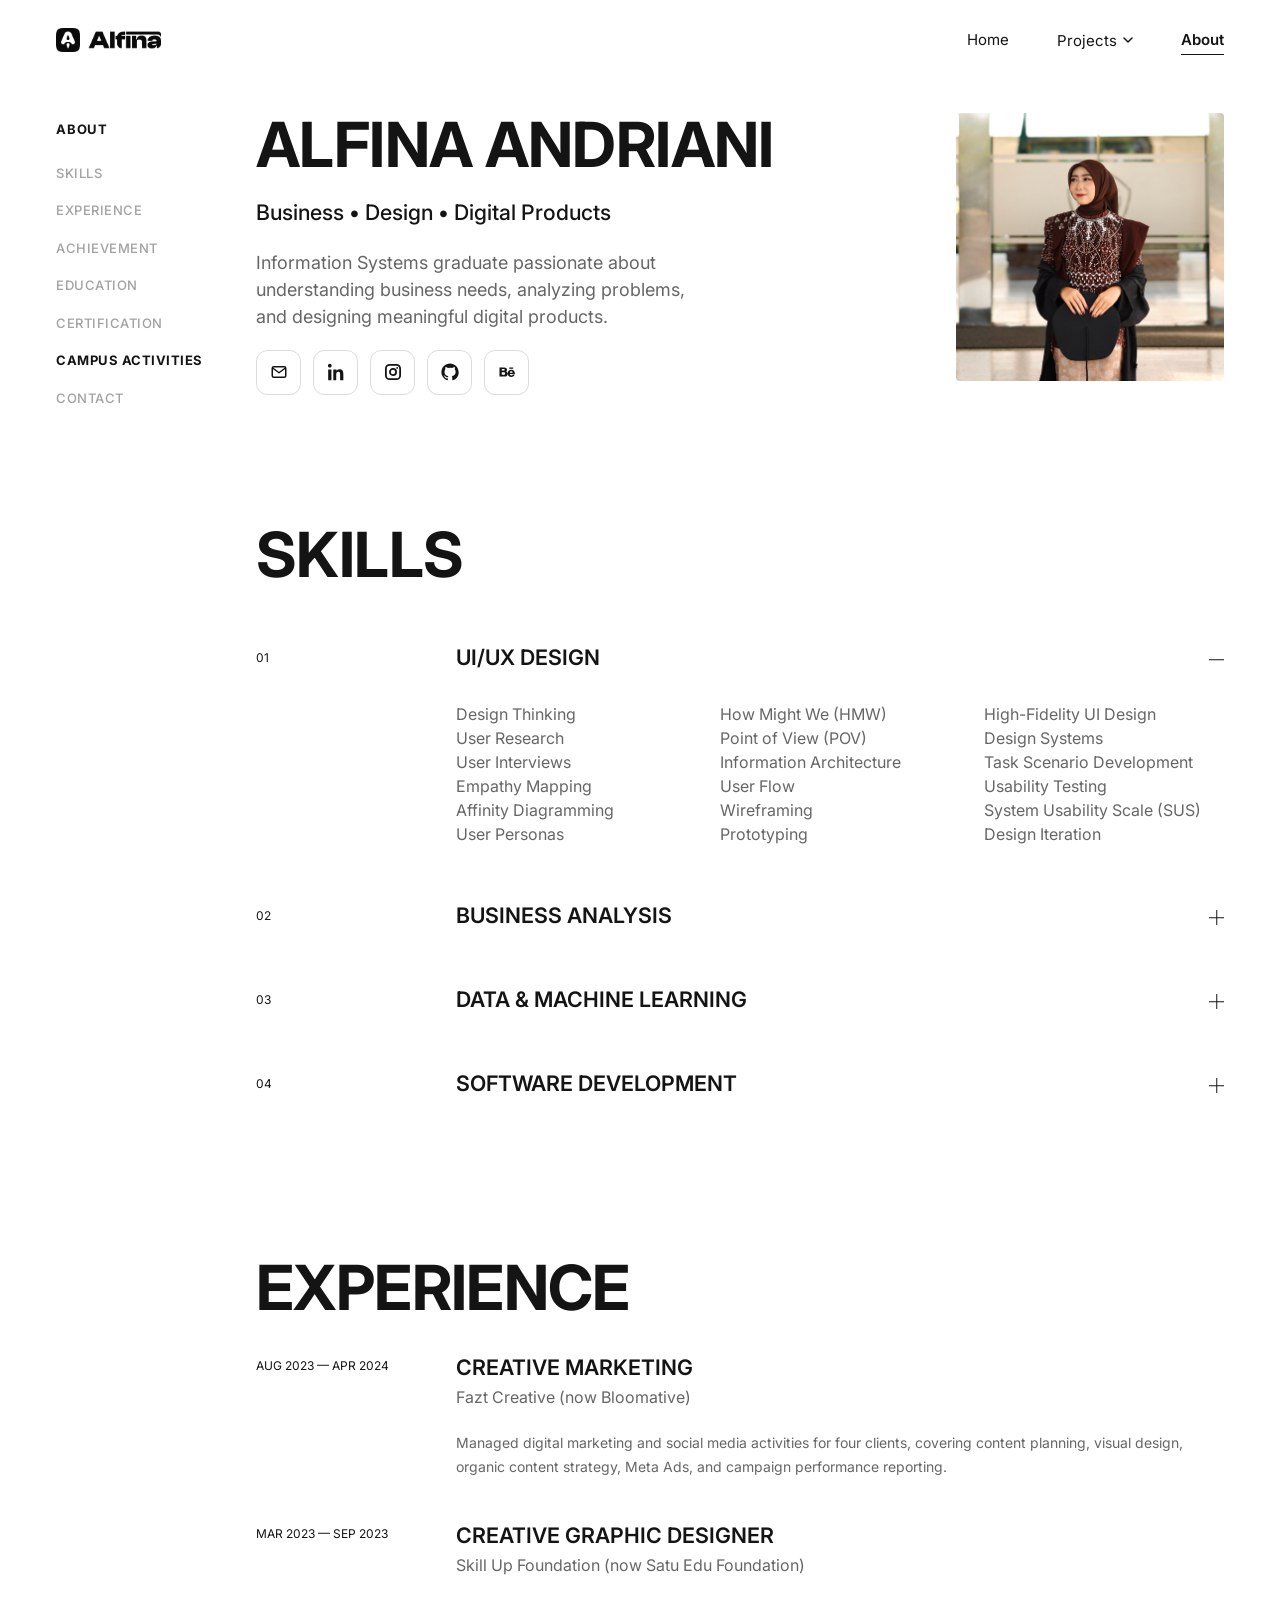
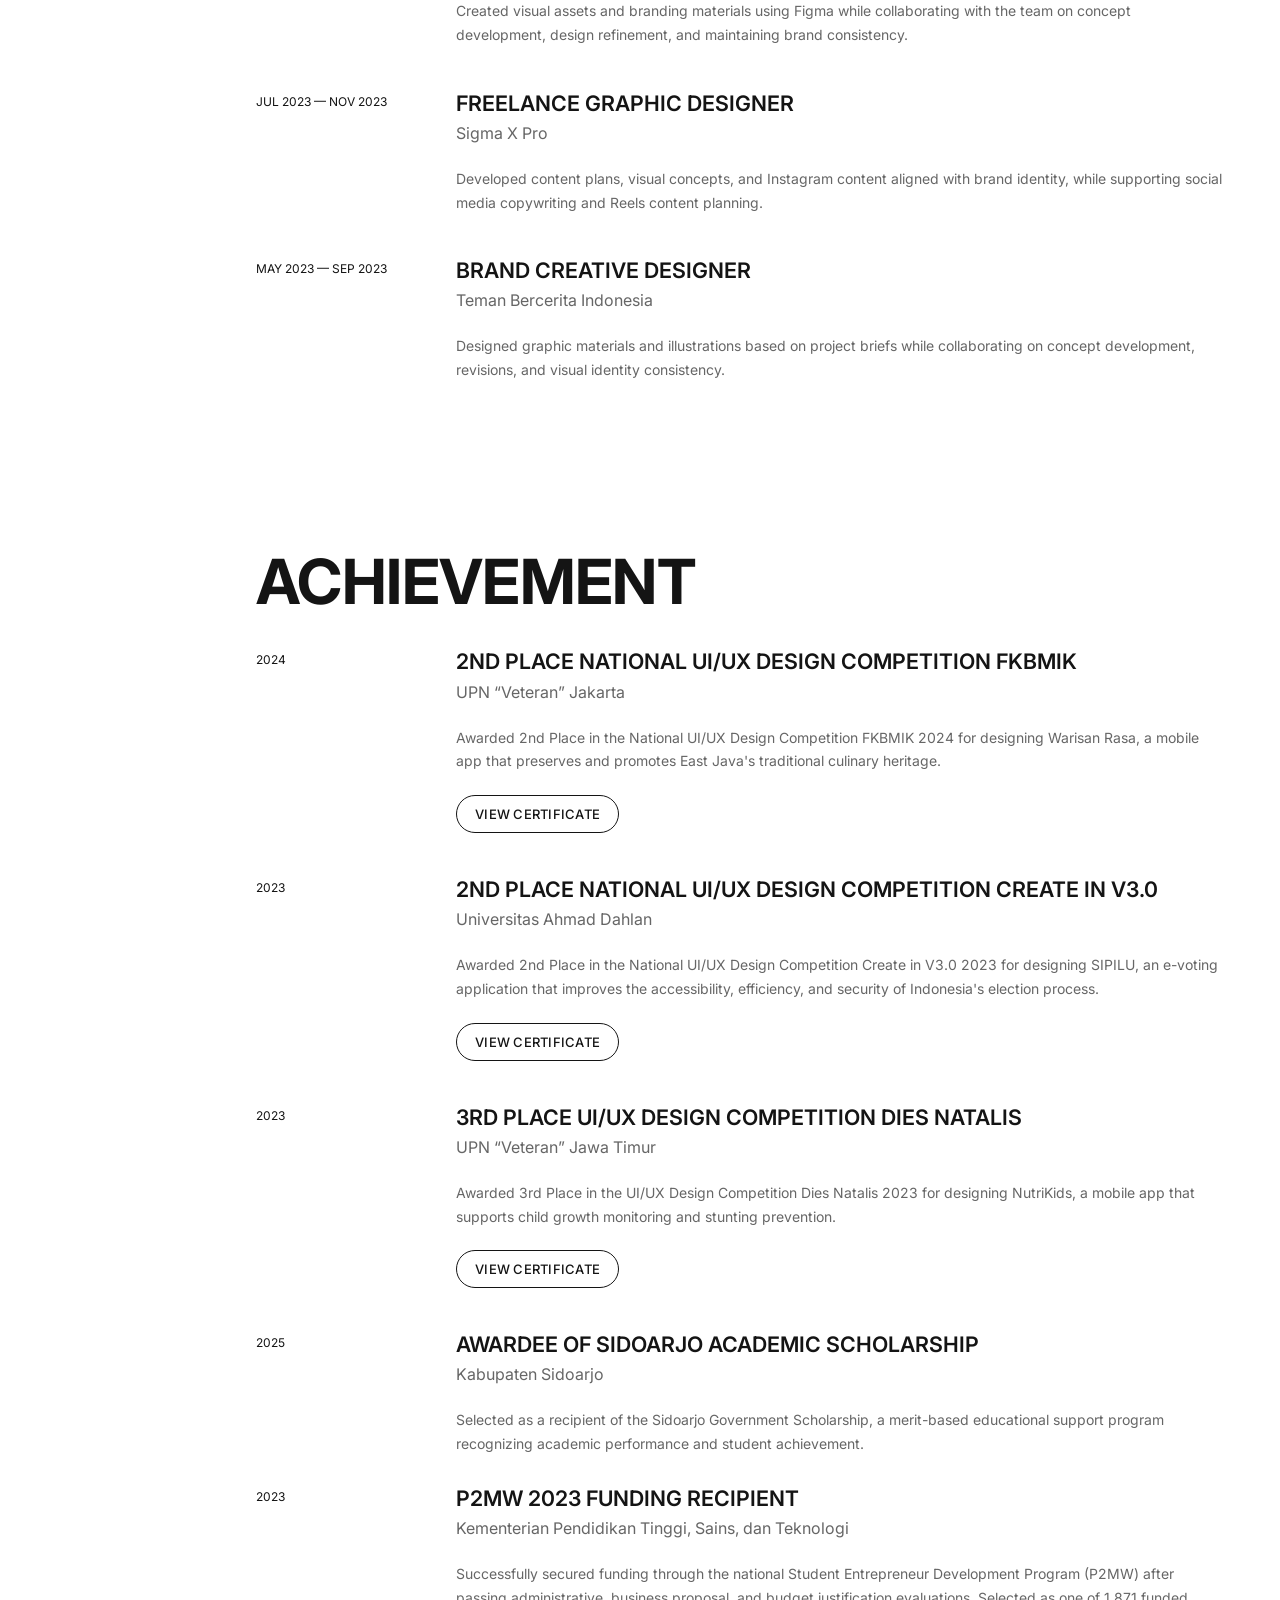
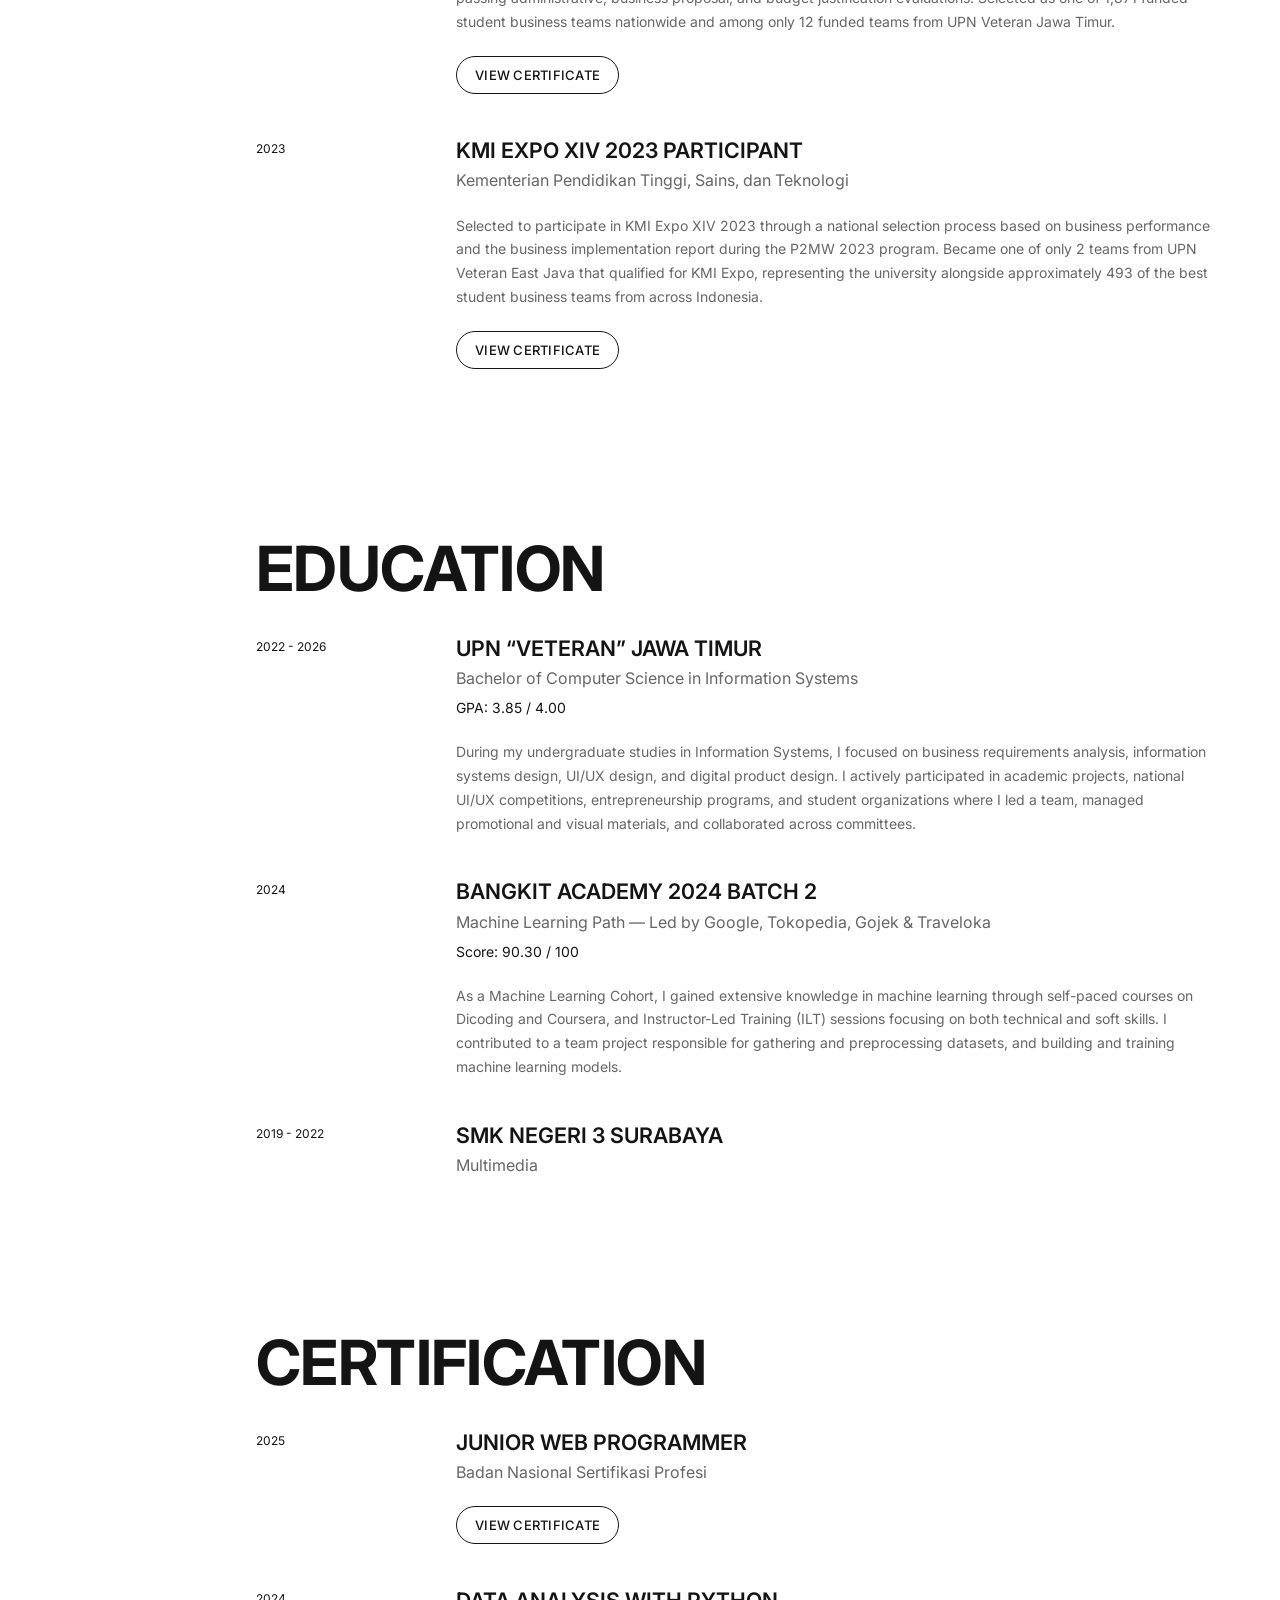
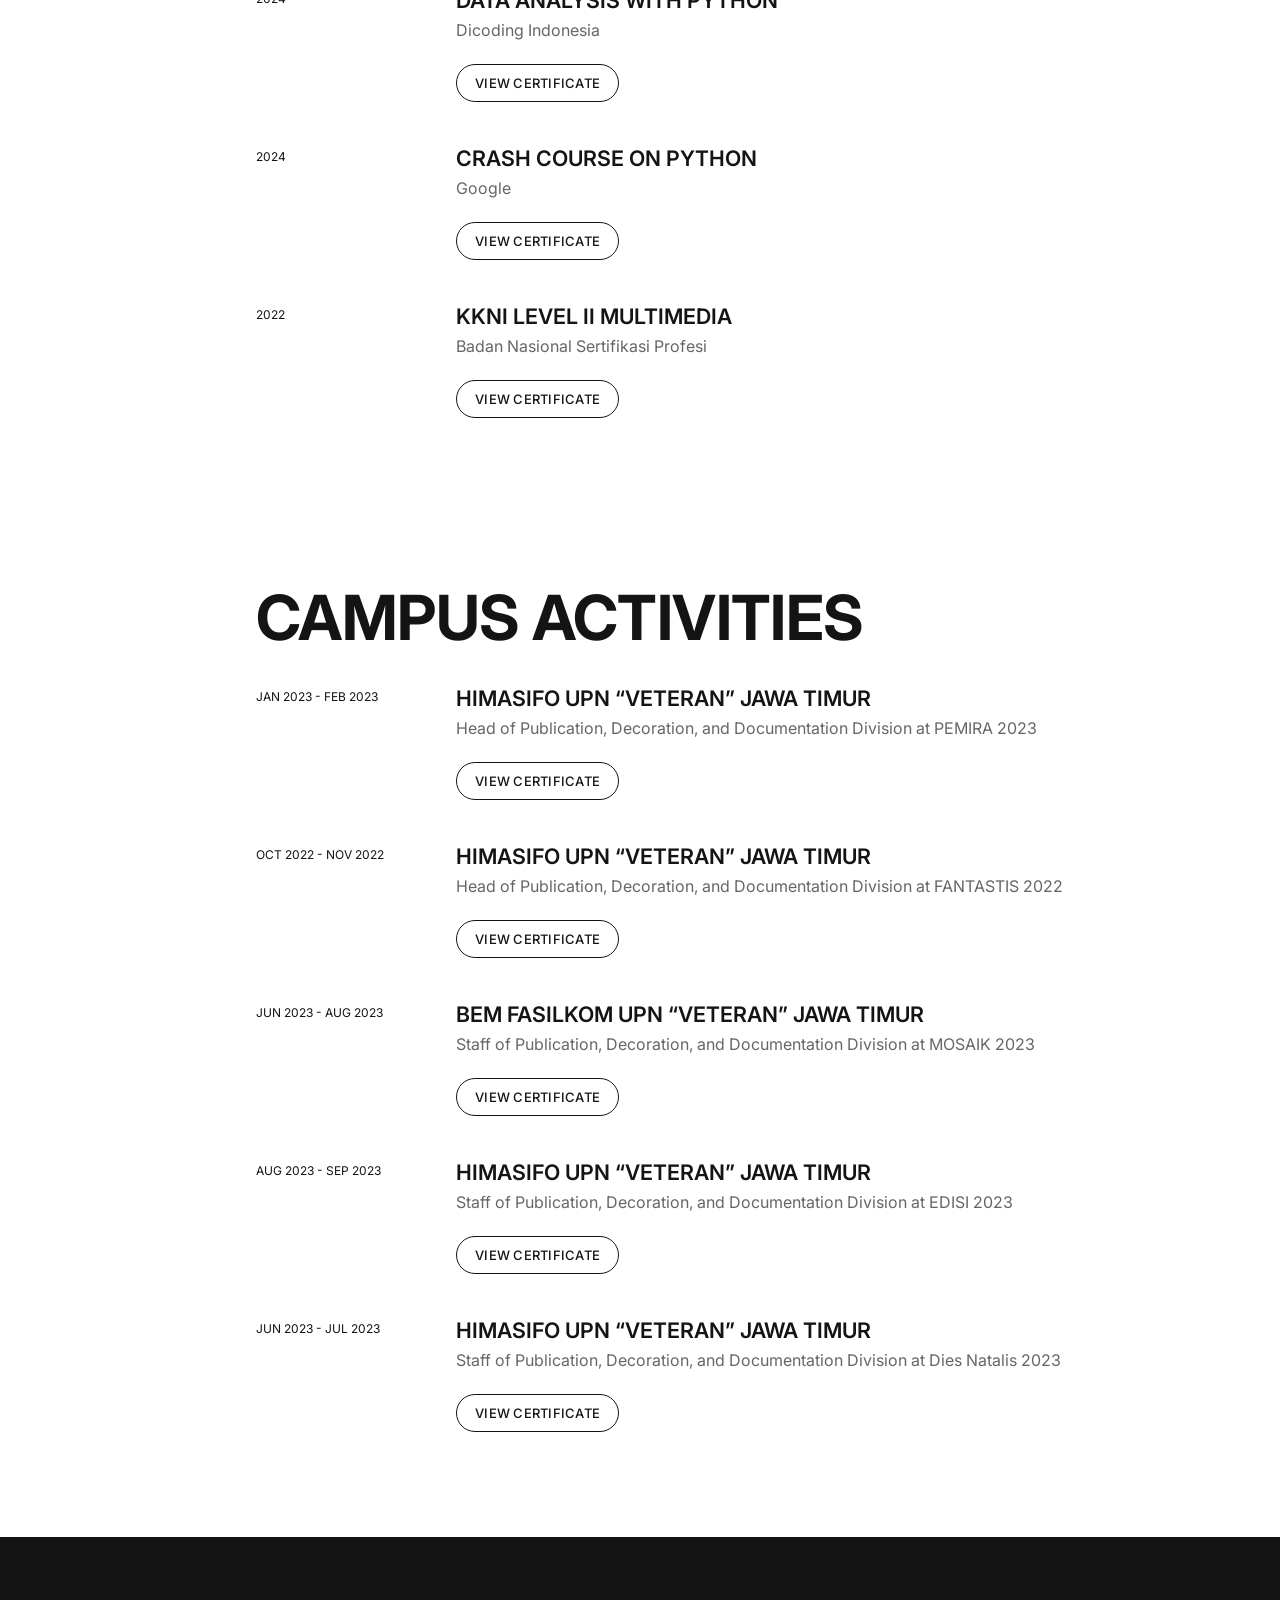
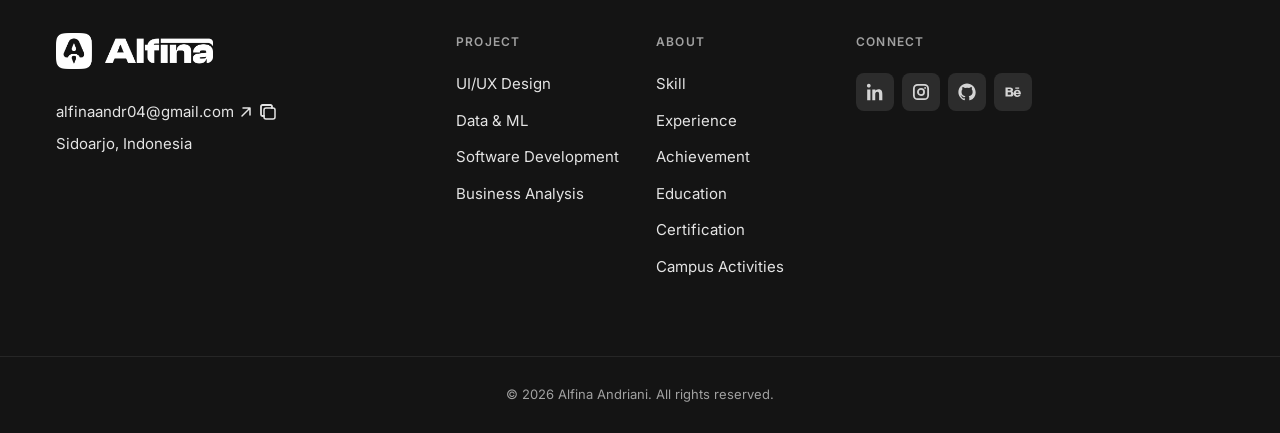
==== about.html @ 2fb4686c "v2.0.0" ====
<!doctype html>
<html lang="en">
  <head>
    <meta charset="UTF-8" />
    <meta name="viewport" content="width=device-width, initial-scale=1.0" />
    <title>About — Alfina Andriani</title>
    <link rel="icon" type="image/png" href="images/favicon.png" />
    <link rel="preconnect" href="https://fonts.googleapis.com" />
    <link rel="preconnect" href="https://fonts.gstatic.com" crossorigin />
    <link
      href="https://fonts.googleapis.com/css2?family=Inter:wght@400;500;600;700;800&display=swap"
      rel="stylesheet"
    />
    <link rel="stylesheet" href="css/global.css" />
    <link rel="stylesheet" href="css/header.css" />
    <link rel="stylesheet" href="css/footer.css" />
    <link rel="stylesheet" href="css/sidebar.css" />
    <link rel="stylesheet" href="css/components.css" />
    <link rel="stylesheet" href="css/responsive.css" />
  </head>
  <body>
    <header class="site-header" id="site-header"></header>

    <main class="container">
      <div class="layout-with-sidebar">
        <aside class="page-sidebar" id="about-sidebar">
          <p class="page-sidebar__title">About</p>
          <nav class="page-sidebar__list">
            <a class="page-sidebar__link" href="#skills">Skills</a>
            <a class="page-sidebar__link" href="#experience">Experience</a>
            <a class="page-sidebar__link" href="#achievement">Achievement</a>
            <a class="page-sidebar__link" href="#education">Education</a>
            <a class="page-sidebar__link" href="#certification"
              >Certification</a
            >
            <a class="page-sidebar__link" href="#campus-activities">Campus Activities</a>
            <a class="page-sidebar__link" href="#contact">Contact</a>
          </nav>
        </aside>

        <div class="page-content">
          <div class="about-hero">
            <div>
              <h1 class="section-title">
                ALFINA ANDRIANI
              </h1>
              <p class="about-hero__tagline">
                Business • Design • Digital Products
              </p>
              <p class="about-hero__desc">
                Information Systems graduate passionate about understanding
                business needs, analyzing problems, and designing meaningful
                digital products.
              </p>
              <div class="about-social">
                <a href="mailto:alfinaandr04@gmail.com" aria-label="Email">✉</a>
                <a
                  href="https://linkedin.com/in/alfinaandriani04"
                  aria-label="LinkedIn"
                  target="_blank"
                  rel="noopener"
                  >in</a
                >
                <a
                  href="https://instagram.com/alfinaandriani_/"
                  aria-label="Instagram"
                  target="_blank"
                  rel="noopener"
                  >◎</a
                >
                <a
                  href="https://github.com/alfinaandriani/"
                  aria-label="GitHub"
                  target="_blank"
                  rel="noopener"
                  >gh</a
                >
                <a
                  href="https://behance.net/alfinaandriani04"
                  aria-label="Behance"
                  target="_blank"
                  rel="noopener"
                  >Bé</a
                >
              </div>
            </div>
            <div class="about-hero__photo">
              <img src="images/profile.png" alt="Portrait of Alfina Andriani" />
            </div>
          </div>

          <!-- SKILLS -->
          <section id="skills" class="section--tight">
            <h2 class="section-title" style="margin-bottom: 32px">SKILLS</h2>
            <div id="skills-accordion"></div>
          </section>

          <!-- EXPERIENCE -->
          <section id="experience" class="section--tight">
            <h2 class="section-title" style="margin-bottom: 32px">
              EXPERIENCE
            </h2>
            <div id="experience-list"></div>
          </section>

          <!-- ACHIEVEMENT -->
          <section id="achievement" class="section--tight">
            <h2 class="section-title" style="margin-bottom: 32px">
              ACHIEVEMENT
            </h2>
            <div id="achievement-list"></div>
          </section>

          <!-- EDUCATION -->
          <section id="education" class="section--tight">
            <h2 class="section-title" style="margin-bottom: 32px">EDUCATION</h2>
            <div id="education-list"></div>
          </section>

          <!-- CERTIFICATION -->
          <section id="certification" class="section--tight">
            <h2 class="section-title" style="margin-bottom: 32px">
              CERTIFICATION
            </h2>
            <div id="certification-list"></div>
          </section>

          <!-- CAMPUS ACTIVITIES -->
          <section id="campus-activities" class="section--tight">
            <h2 class="section-title" style="margin-bottom: 32px">
              CAMPUS ACTIVITIES
            </h2>
            <div id="campus-activities-list"></div>
          </section>

          <div id="contact" style="height: 1px"></div>
        </div>
      </div>
    </main>

    <footer class="site-footer" id="site-footer"></footer>

    <script src="js/data.js"></script>
    <script src="js/components.js"></script>
    <script src="js/navigation.js"></script>
    <script src="js/interactions.js"></script>
    <script src="js/about.js"></script>
    <script>
      renderHeader("about");
      renderFooter();
      initNav();
      renderAboutPage();
    </script>
  </body>
</html>
---- css/global.css ----
:root {
  /* Colors */
  --color-white: #ffffff;
  --color-chip-bg: #f1f1f1;
  --color-dark: #141414;
  /* Black with opacity */
  --color-text-muted: rgb(20 20 20 / 65%);
  --color-text-faint: rgb(20 20 20 / 40%);
  --color-border: rgb(20 20 20 / 15%);
  /* White with opacity */
  --color-footer-text-muted: rgb(255 255 255 / 60%);

  /* Grid */
  --grid-margin: 80px;
  --grid-gutter: 32px;
  --grid-columns: 12;
  --max-width: 1440px;

  /* Type */
  --font-main: "Inter", sans-serif;

  /* Motion */
  --ease: cubic-bezier(0.4, 0, 0.2, 1);
  --transition-fast: 160ms var(--ease);
  --transition-medium: 280ms var(--ease);
  --reveal-ease: cubic-bezier(0.22, 1, 0.36, 1);
}

* {
  box-sizing: border-box;
  margin: 0;
  padding: 0;
}

html {
  -webkit-text-size-adjust: 100%;
  scroll-behavior: smooth;
}

@media (prefers-reduced-motion: reduce) {
  html {
    scroll-behavior: auto;
  }
  *,
  *::before,
  *::after {
    animation-duration: 0.01ms !important;
    animation-iteration-count: 1 !important;
    transition-duration: 0.01ms !important;
    scroll-behavior: auto !important;
  }
}

body {
  font-family: var(--font-main);
  color: var(--color-dark);
  background: var(--color-white);
  font-weight: 400;
  line-height: 1.5;
  overflow-x: hidden;
  -webkit-font-smoothing: antialiased;
}

img {
  max-width: 100%;
  display: block;
}

a {
  color: inherit;
  text-decoration: none;
}

button {
  font-family: inherit;
  cursor: pointer;
  background: none;
  border: none;
  color: inherit;
}

ul {
  list-style: none;
}

:focus-visible {
  outline: 2px solid var(--color-dark);
  outline-offset: 3px;
}

/* ==========================================================================
   Grid system — 1440px reference, 80px margin, 12 col, 24px gutter
   ========================================================================== */

.container {
  width: 100%;
  max-width: var(--max-width);
  margin: 0 auto;
  padding: 0 var(--grid-margin);
}

.grid {
  display: grid;
  grid-template-columns: repeat(var(--grid-columns), 1fr);
  gap: var(--grid-gutter);
}

/* ==========================================================================
   Typography
   ========================================================================== */

h1,
h2,
h3,
h4,
h5 {
  font-weight: 800;
  letter-spacing: -0.01em;
  line-height: 1.02;
  color: var(--color-dark);
  font-size: clamp(2.25rem, 4.5vw, 3.5rem);
}

.eyebrow {
  font-size: 13px;
  font-weight: 600;
  letter-spacing: 0.08em;
  text-transform: uppercase;
  color: var(--color-text-faint);
}

.hero-title {
  font-size: clamp(3rem, 9vw, 7.5rem);
  font-weight: 800;
  letter-spacing: -0.02em;
  line-height: 0.92;
  text-transform: uppercase;
}

.section-title {
  font-size: clamp(36px, 4.86vw, 64px);
  font-weight: 700;
  text-transform: uppercase;
  letter-spacing: -0.01em;
}

.body-text {
  font-size: 16px;
  line-height: 1.6;
  color: var(--color-text-muted);
}

/* ==========================================================================
   Buttons
   ========================================================================== */

.btn {
  display: inline-flex;
  align-items: center;
  gap: 8px;
  font-size: 14px;
  font-weight: 500;
  letter-spacing: 0.02em;
  padding: 14px 24px;
  border-radius: 100px;
  border: 1px solid var(--color-dark);
  color: var(--color-dark);
  background: transparent;
  transition:
    background var(--transition-fast),
    color var(--transition-fast),
    transform var(--transition-fast);
  white-space: nowrap;
}

.btn:hover {
  background: var(--color-dark);
  color: #fff;
}

.btn svg {
  transition: transform var(--transition-fast);
}
.btn:hover svg {
  transform: translateX(2px);
}

.btn--primary {
  background: var(--color-dark);
  color: #fff;
  border-color: var(--color-dark);
  text-transform: uppercase;
  font-weight: 700;
  padding: 18px 34px;
}

.btn__arrow {
  display: inline-block;
  margin-left: 4px;
  transition: transform 0.25s ease;
}

.btn--primary:hover .btn__arrow {
  transform: translateX(6px);
}

.btn--small {
  padding: 10px 18px;
  font-size: 13px;
  text-transform: uppercase;
}

/* Utility */
.visually-hidden {
  position: absolute;
  width: 1px;
  height: 1px;
  overflow: hidden;
  clip: rect(0 0 0 0);
  white-space: nowrap;
}

main {
  display: block;
}

/* Scroll reveal states are opt-in so the page remains usable without JS. */
.reveal {
  opacity: 0;
  transform: translateY(var(--reveal-distance, 20px));
  transition:
    opacity var(--reveal-duration, 400ms) var(--reveal-ease),
    transform var(--reveal-duration, 400ms) var(--reveal-ease);
  transition-delay: var(--reveal-delay, 0ms);
}

.reveal.is-visible {
  opacity: 1;
  transform: translateY(0);
}

@media (prefers-reduced-motion: reduce) {
  .reveal,
  .reveal.is-visible {
    opacity: 1;
    transform: none;
    transition: none;
    transition-delay: 0ms;
  }
}
---- css/header.css ----
/* ==========================================================================
   Header / Navbar
   ========================================================================== */

.site-header {
  position: sticky;
  top: 0;
  z-index: 100;
  background: rgba(255, 255, 255, 0.92);
  backdrop-filter: blur(8px);
  border-bottom: 1px solid transparent;
  transition: border-color var(--transition-fast);
}

.site-header.is-scrolled {
  border-bottom-color: var(--color-border);
}

.site-header__inner {
  display: flex;
  align-items: center;
  justify-content: space-between;
  padding-top: 28px;
  padding-bottom: 28px;
  height: 80px;
}

.site-header__logo {
  height: 100%;
  display: flex;
  align-items: center;
}

.site-header__logo img {
  max-height: 100%;
  width: auto;
  display: block;
  object-fit: contain;
}

.site-header__nav {
  display: flex;
  align-items: center;
  gap: 48px;
}

.site-header__link {
  font-size: 15px;
  font-weight: 400;
  color: var(--color-dark);
  position: relative;
  padding: 4px 0;
}

.site-header__link::after {
  content: "";
  position: absolute;
  left: 0;
  right: 100%;
  bottom: 0;
  height: 1px;
  background: var(--color-dark);
  transition: right var(--transition-medium);
}

.site-header__link:hover::after,
.site-header__link.is-active::after {
  right: 0;
}

.site-header__link.is-active {
  font-weight: 600;
}

/* Projects dropdown */
.nav-dropdown {
  position: relative;
}

.nav-dropdown__trigger {
  display: inline-flex;
  align-items: center;
  gap: 6px;
  font-size: 15px;
  color: var(--color-dark);
}

.nav-dropdown__trigger svg {
  transition: transform var(--transition-fast);
}

.nav-dropdown.is-open .nav-dropdown__trigger svg {
  transform: rotate(180deg);
}

.nav-dropdown__menu {
  position: absolute;
  top: calc(100% + 16px);
  left: 50%;
  transform: translateX(-50%) translateY(-6px);
  background: #fff;
  border: 1px solid var(--color-border);
  border-radius: 12px;
  padding: 10px;
  min-width: 220px;
  box-shadow: 0 12px 32px rgba(0, 0, 0, 0.08);
  opacity: 0;
  visibility: hidden;
  transition:
    opacity var(--transition-fast),
    transform var(--transition-fast),
    visibility var(--transition-fast);
}

.nav-dropdown.is-open .nav-dropdown__menu,
.nav-dropdown:hover .nav-dropdown__menu {
  opacity: 1;
  visibility: visible;
  transform: translateX(-50%) translateY(0);
}

.nav-dropdown.is-open .nav-dropdown__trigger svg,
.nav-dropdown:hover .nav-dropdown__trigger svg {
  transform: rotate(180deg);
}

.nav-dropdown__item {
  display: block;
  padding: 10px 14px;
  font-size: 14px;
  border-radius: 8px;
  color: var(--color-dark);
  transition: background var(--transition-fast);
}

.nav-dropdown__item:hover {
  background: var(--color-chip-bg);
}

/* Mobile */
.site-header__burger {
  display: none;
  flex-direction: column;
  justify-content: center;
  gap: 5px;
  width: 20px;
  height: 32px;
}

.site-header__burger span {
  display: block;
  height: 1.5px;
  width: 100%;
  background: var(--color-dark);
  transition:
    transform var(--transition-medium),
    opacity var(--transition-medium);
}

.site-header__burger.is-open span:nth-child(1) {
  transform: translateY(6.5px) rotate(45deg);
}
.site-header__burger.is-open span:nth-child(2) {
  opacity: 0;
}
.site-header__burger.is-open span:nth-child(3) {
  transform: translateY(-6.5px) rotate(-45deg);
}

.mobile-nav {
  display: none;
  position: fixed;
  left: 0;
  right: 0;
  top: 10px;
  background: rgba(255, 255, 255, 0.92);
  backdrop-filter: blur(8px);
  z-index: 99;
  padding: 80px var(--grid-margin) 40px;
  max-height: calc(100vh - 80px);
  overflow-y: auto;
  transform: translateY(-100%);
  transition: transform var(--transition-medium);
}

.mobile-nav.is-open {
  transform: translateY(0);
}

.mobile-nav__list {
  display: flex;
  flex-direction: column;
  gap: 8px;
}

.mobile-nav__link {
  font-size: clamp(16px, 3.5vw, 22px);
  font-weight: 700;
  text-transform: uppercase;
  padding: 12px 0;
}

.mobile-nav__sublist {
  display: flex;
  flex-direction: column;
  padding-left: 16px;
  max-height: 0;
  overflow: hidden;
  transition: max-height var(--transition-medium);
}

.mobile-nav__sub.is-open .mobile-nav__sublist {
  max-height: 600px;
}

.mobile-nav__sub.is-open .mobile-nav__link svg {
  transform: rotate(180deg);
}

.mobile-nav__sublink {
  font-size: clamp(14px, 3vw, 16px);
  color: var(--color-text-muted);
  padding: 10px 0;
}
---- css/footer.css ----
/* ==========================================================================
   Footer
   ========================================================================== */

.site-footer {
  background: var(--color-dark);
  color: var(--color-white);
  padding-top: 96px;
}

.site-footer__inner {
  display: grid;
  grid-template-columns: repeat(12, 1fr);
  gap: var(--grid-gutter);
  padding-bottom: 64px;
}

.site-footer__brand {
  grid-column: span 4;
}

.site-footer__logo {
  display: flex;
  align-items: center;
  gap: 10px;
  font-size: 20px;
  font-weight: 800;
  margin-bottom: 28px;
  height: 36px;
  width: auto;
  display: block;
  object-fit: contain;
}

.site-footer__logo img {
  max-height: 100%;
  width: auto;
  display: block;
  object-fit: contain;
}

.site-footer__logo-badge {
  width: 32px;
  height: 32px;
  border-radius: 9px;
  background: #fff;
  color: #111;
  display: flex;
  align-items: center;
  justify-content: center;
  font-weight: 800;
}

.site-footer__contact {
  display: flex;
  flex-direction: column;
  gap: 6px;
}

.site-footer__contact a,
.site-footer__contact p {
  font-size: 15px;
  color: #e4e4e4;
  margin-bottom: 0;
  display: inline-flex;
  align-items: center;
  gap: 6px;
}

.site-footer__contact a:hover {
  text-decoration: underline;
}

.site-footer__col {
  grid-column: span 2;
}

.site-footer__col:last-child {
  grid-column: span 2;
}

.site-footer__col-title {
  font-size: 12px;
  font-weight: 600;
  letter-spacing: 0.1em;
  text-transform: uppercase;
  color: var(--color-footer-text-muted);
  margin-bottom: 22px;
}

.site-footer__col a,
.site-footer__col span {
  display: block;
  font-size: 15px;
  color: #e4e4e4;
  margin-bottom: 14px;
  transition: color var(--transition-fast);
}

.site-footer__col a:hover {
  color: #fff;
}

.site-footer__social {
  display: flex;
  align-items: center;
  gap: 8px;
}

.site-footer__social > a {
  width: 38px;
  height: 38px;

  display: flex;
  align-items: center;
  justify-content: center;

  background: rgba(255, 255, 255, 0.1);
  border-radius: 8px;

  color: rgba(255, 255, 255, 0.8);

  flex-shrink: 0;

  transition:
    background 0.2s ease,
    color 0.2s ease,
    transform 0.2s ease;
}

.site-footer__social > a svg {
  width: 18px;
  height: 100%;
  display: block;
}

.site-footer__social > a:hover {
  background: rgba(255, 255, 255, 0.16);
  color: rgba(255, 255, 255, 1);
  transform: translateY(-2px);
}

.site-footer__bottom {
  border-top: 1px solid #262626;
  padding: 28px 0;
  text-align: center;
}

.site-footer__bottom p {
  font-size: 13px;
  color: var(--color-footer-text-muted);
}

.site-footer__email {
  display: flex;
  align-items: center;
  gap: 8px;
}

.site-footer__email > a {
  display: inline-flex;
  align-items: center;
  gap: 5px;
}

.email-copy-btn {
  display: inline-flex;
  align-items: center;
  justify-content: center;
  width: 30px;
  height: 30px;
  padding: 0;
  border: 0;
  background: transparent;
  color: #e4e4e4;
  cursor: pointer;
  margin-left: -8px;
}

.email-copy-btn svg {
  width: 24px;
  height: 24px;
  display: block;
}

.email-copy-btn:hover {
  color: rgba(255, 255, 255, 1);
  transform: translateY(-1px);
}

.email-copy-btn.copied {
  color: rgba(255, 255, 255, 1);
}

.copy-notification {
  position: fixed;
  left: 80px;
  bottom: 80px;

  display: flex;
  align-items: center;
  gap: 8px;

  padding: 11px 16px;

  background: #262434;
  color: rgba(255, 255, 255, 0.9);

  border: 1px solid rgba(255, 255, 255, 0.1);
  border-radius: 8px;

  font-size: 13px;
  font-weight: 500;

  box-shadow: 0 8px 30px rgba(0, 0, 0, 0.2);

  opacity: 0;
  transform: translateY(10px);

  pointer-events: none;
  z-index: 9999;

  transition:
    opacity 0.25s ease,
    transform 0.25s ease;
}

.copy-notification.show {
  opacity: 1;
  transform: translateY(0);
}

.copy-notification svg {
  flex-shrink: 0;
}
---- css/sidebar.css ----
/* ==========================================================================
   Sidebar — used on project-list pages and project-detail pages
   Sticky while scrolling, stops before the footer.
   ========================================================================== */

.layout-with-sidebar {
  display: grid;
  grid-template-columns: repeat(12, 1fr);
  gap: var(--grid-gutter);
  align-items: start;
}

.page-sidebar {
  grid-column: 1 / 3;
  position: sticky;
  top: 120px;
  align-self: start;
}

.page-sidebar__back {
  display: inline-flex;
  align-items: center;
  gap: 8px;
  font-size: 14px;
  font-weight: 700;
  letter-spacing: 0.04em;
  text-transform: uppercase;
  margin-bottom: 32px;
  color: var(--project-color, var(--color-dark));
  transition: gap var(--transition-fast);
}

.page-sidebar__back:hover {
  gap: 12px;
}

.page-sidebar__title {
  font-size: 13px;
  font-weight: 700;
  letter-spacing: 0.06em;
  text-transform: uppercase;
  margin-bottom: 24px;
  color: var(--project-color, var(--color-dark));
}

.page-sidebar__list {
  display: flex;
  flex-direction: column;
  gap: 18px;
}

.page-sidebar__link {
  font-size: 13px;
  font-weight: 500;
  letter-spacing: 0.04em;
  text-transform: uppercase;
  color: var(--color-text-faint);
  /* opacity: 0.5; */
  transition: opacity var(--transition-fast);
  text-align: left;
}

.page-sidebar__link:hover {
  color: var(--color-dark);
}

.page-sidebar__link.is-active {
  color: var(--color-dark);
  font-weight: 700;
}

#detail-layout .page-sidebar__link {
  font-size: 13px;
  font-weight: 500;
  letter-spacing: 0.04em;
  text-transform: uppercase;
  color: var(--project-color, var(--color-text-faint));
  opacity: 0.5;
  transition:
    opacity var(--transition-fast),
    color var(--transition-fast);
  text-align: left;
}
#detail-layout .page-sidebar__link:hover,
#detail-layout .page-sidebar__link.is-active {
  color: var(--project-color);
  opacity: 1;
  font-weight: 700;
}

.page-sidebar--contact {
  margin-top: 48px;
  padding-top: 28px;
  border-top: 1px solid var(--project-color, var(--color-border));
  font-size: 14px;
  color: var(--project-color, var(--color-text-muted));
}

.page-sidebar--contact a,
.page-sidebar--contact p {
  display: block;
  margin-bottom: 6px;
}

.page-content {
  grid-column: 3 / 13;
}

#detail-layout .page-sidebar__link:hover,
#detail-layout .page-sidebar__link.is-active {
  color: var(--project-color, var(--color-dark));
}
---- css/components.css ----
/* ==========================================================================
   Components
   ========================================================================== */

/* ---- Hero ---- */
.hero {
  padding-top: 64px;
  padding-bottom: 72px;
}

.hero__cta {
  margin-top: 40px;
}

.hero__title {
  margin-top: 8px;
}

/* ---- Carousel (Home featured projects) ---- */
.carousel {
  position: relative;
  width: 100vw;
  left: 50%;
  right: 50%;
  margin-left: -50vw;
  margin-right: -50vw;
  overflow: hidden;
}

.carousel__track {
  display: flex;
  gap: var(--grid-gutter);
  will-change: transform;
}

.carousel__slide {
  flex: 0 0 calc((100% - 2 * var(--grid-gutter)) / 3);
  min-width: calc((100% - 2 * var(--grid-gutter)) / 3);
  display: block;
}

.carousel__item {
  aspect-ratio: 4 / 3;
  overflow: hidden;
  display: flex;
  align-items: center;
  justify-content: center;
}

.carousel__item img {
  width: 100%;
  height: 100%;
  object-fit: cover;
  transition: transform var(--transition-medium);
}

.carousel__item:hover img {
  transform: scale(1.03);
}

.carousel__controls {
  position: absolute;
  top: 50%;
  left: 0;
  right: 0;
  transform: translateY(-50%);
  display: flex;
  justify-content: space-between;
  padding: 0 20px;
  pointer-events: none;
}

.carousel__btn {
  pointer-events: all;
  width: 44px;
  height: 44px;
  border-radius: 50%;
  background: rgba(255, 255, 255, 0.85);
  border: 1px solid var(--color-border);
  display: flex;
  align-items: center;
  justify-content: center;
  transition:
    background var(--transition-fast),
    transform var(--transition-fast);
}

.carousel__btn:hover {
  background: #fff;
  transform: scale(1.05);
}

.carousel__dots {
  display: flex;
  justify-content: center;
  gap: 8px;
  margin-top: 24px;
}

.carousel__dot {
  width: 6px;
  height: 6px;
  border-radius: 50%;
  background: var(--color-border);
  transition:
    background var(--transition-fast),
    width var(--transition-fast);
}

.carousel__dot.is-active {
  background: var(--color-dark);
  width: 20px;
  border-radius: 3px;
}

/* ---- Project card (list pages) ---- */
.project-card {
  display: grid;
  grid-template-columns: repeat(10, 1fr);
  gap: var(--grid-gutter);
  padding: 56px 0;
  border-bottom: 1px solid var(--color-border);
  scroll-margin-top: clamp(80px, 10vh, 160px);
}

.project-card:first-child {
  padding-top: 0;
}

.project-card__info {
  grid-column: 1 / 6;
  display: flex;
  flex-direction: column;
  justify-content: flex-start;
}

.project-card__info .btn {
  align-self: flex-start;
}

.project-card__title {
  font-size: clamp(28px, 2.6vw, 36px);
  font-weight: 700;
  text-transform: uppercase;
  margin-bottom: 16px;
}

.project-card__desc {
  font-size: 15px;
  color: var(--color-text-muted);
  line-height: 1.6;
  margin-bottom: 20px;
}

.project-card__tags {
  display: flex;
  flex-wrap: wrap;
  gap: 8px;
  margin-bottom: 24px;
}

.tag {
  font-size: 12px;
  padding: 7px 14px;
  border-radius: 100px;
  background: var(--color-chip-bg);
  color: var(--color-dark);
  white-space: nowrap;
}

.project-card__visual {
  grid-column: 6 / 11;
  aspect-ratio: 16 / 10;
  overflow: hidden;
  display: flex;
  align-items: center;
  justify-content: center;
}

.project-card__visual img {
  width: 100%;
  height: 100%;
  object-fit: cover;
  transition: transform var(--transition-medium);
}

.project-card:hover .project-card__visual img {
  transform: scale(1.02);
}

/* ---- Detail page: intro + meta table ---- */
.detail-hero__eyebrow {
  margin-bottom: 16px;
}

#detail-layout .detail-hero__eyebrow {
  color: var(--project-color, var(--color-dark));
}

.detail-hero__title {
  font-size: clamp(44px, 6vw, 72px);
  font-weight: 700;
  text-transform: uppercase;
  letter-spacing: -0.01em;
  margin-bottom: 28px;
}

#detail-layout .detail-hero__title {
  color: var(--project-color, var(--color-dark));
}

.detail-hero__desc {
  font-size: 18px;
  font-weight: 600;
  margin-bottom: 36px;
}

#detail-layout .detail-hero__desc {
  color: var(--project-color, var(--color-dark));
}

.meta-table {
  display: grid;
  border-top: 1px solid var(--project-color, var(--color-border));
  border-bottom: 1px solid var(--project-color, var(--color-border));
  margin-bottom: 48px;
}

.meta-table__cell {
  padding: 22px 24px;
  border-right: 1px solid var(--project-color, var(--color-border));
}

.meta-table__cell:last-child {
  border-right: none;
}

.meta-table__label {
  font-size: 11px;
  letter-spacing: 0.08em;
  text-transform: uppercase;
  font-weight: 600;
  color: var(--project-color, var(--color-dark));
  margin-bottom: 8px;
}

.meta-table__value {
  font-size: 15px;
  font-weight: 700;
  color: var(--project-color, var(--color-dark));
}

.detail-hero__visual {
  width: 100%;
  aspect-ratio: 16/8;
  overflow: hidden;
  display: flex;
  align-items: center;
  justify-content: center;
  margin-bottom: 28px;
}

.detail-hero__visual img {
  width: 100%;
  height: 100%;
  object-fit: cover;
}

#detail-layout .detail-link-btn {
  margin-bottom: 72px;
  color: var(--project-color, var(--color-dark));
  border-color: var(--project-color, var(--color-dark));
}

#detail-layout .detail-link-btn:hover {
  background: var(--project-color, var(--color-dark));
  color: #fff;
}

#detail-layout .page-content .btn--small {
  color: var(--project-color, var(--color-dark));
  border-color: var(--project-color, var(--color-dark));
}

#detail-layout .page-content .btn--small:hover {
  background: var(--project-color, var(--color-dark));
  color: #fff;
}

#detail-layout .accordion-row__panel-inner .detail-cta {
  grid-column: 1 / -1;
  justify-self: start;
  margin-top: 20px;
}

/* ---- Detail content sections ---- */
.detail-section {
  padding: 56px 0;
  scroll-margin-top: 80px;
}

#detail-layout .detail-section__title {
  font-size: clamp(36px, 4.86vw, 64px);
  font-weight: 700;
  text-transform: uppercase;
  letter-spacing: -0.01em;
  margin-bottom: 20px;
  color: var(--project-color, var(--color-dark));
}

.detail-section__body {
  margin: 0;
  font-family: var(--font-main);
  font-size: 16px;
  font-weight: 400;
  line-height: 1.7;
  color: var(--project-color, var(--color-text-muted));

  text-align: left;
}
#detail-layout .detail-section__body {
  opacity: 1;
}

/* Paragraphs and lists */
.detail-section__body > p,
.detail-section__body > ul {
  margin: 0 0 1em;
}

/* Remove bottom margin from the last content element */
.detail-section__body > p:last-child,
.detail-section__body > ul:last-child {
  margin-bottom: 0;
}

/* Bullet list */
.detail-section__body > ul {
  padding-left: 1.5em;
  list-style-type: disc;
}
.detail-section__body > ul > li {
  display: list-item;
}
/* List items follow the same typography */
.detail-section__body li {
  margin: 0;
  font: inherit;
  color: inherit;
}

.detail-section__media {
  display: grid;
  gap: 16px;
  margin-top: 20px;
}

/* Column-specific layouts */
.detail-section__media.media-grid-1 {
  grid-template-columns: 1fr;
}

.detail-section__media.media-grid-2 {
  grid-template-columns: repeat(2, 1fr);
}

.detail-section__media.media-grid-3 {
  grid-template-columns: repeat(3, 1fr);
}

.detail-section__media img {
  width: 100%;
  height: auto;
  display: block;
  border-radius: 4px;
}

.detail-video {
  display: flex;
  justify-content: center;
  width: 100%;
  margin-bottom: 80px;
}

.detail-video__player {
  display: block;
  width: min(280px, 100%);
  height: auto;
}

/* Gallery-style media: square aspect ratio, cover fit, no radius, scale on hover */
.detail-section__media[data-style="gallery"] img {
  aspect-ratio: 1 / 1;
  object-fit: cover;
  border-radius: 0;
  height: 100%;
  transition: transform var(--transition-medium);
}

.detail-section__media[data-style="gallery"] img:hover {
  transform: scale(1.03);
}

/* ---- Accordion (Design Thinking sub-sections, About skills) ---- */
.accordion-row {
  /* border-top: 1px solid var(--color-border); */
  display: grid;
  grid-template-columns: repeat(10, minmax(0, 1fr));
  column-gap: var(--grid-gutter);
}

/* .accordion-row:last-child {
  border-bottom: 1px solid var(--color-border);
} */

.accordion-row__head {
  grid-column: 1 / -1;
  width: 100%;
  display: grid;
  grid-template-columns: repeat(10, minmax(0, 1fr));
  column-gap: var(--grid-gutter);
  align-items: center;
  padding: 26px 0;
  text-align: left;
}

.accordion-row__num {
  grid-column: 1 / 3;
  font-size: 12px;
  color: var(--project-color, var(--color-dark));
  margin-right: 0;
  align-self: start;
  text-transform: uppercase;
  padding-top: 6px;
}

.accordion-row__title {
  grid-column: 3 / 10;

  font-size: clamp(18px, 1.67vw, 24px);
  font-weight: 600;
  text-transform: uppercase;
  margin-bottom: 6px;
}
#detail-layout .accordion-row__title {
  grid-column: 3 / 10;
  font-size: clamp(18px, 1.67vw, 24px);
  font-weight: 600;
  text-transform: uppercase;
  align-self: center;
  min-width: 0;
  color: var(--project-color, var(--color-dark));
}

.accordion-row__icon {
  grid-column: 10 / 11;
  justify-self: end;
  align-self: center;
  width: 15px;
  height: 15px;
  position: relative;
  flex-shrink: 0;
}

.accordion-row__icon::before,
.accordion-row__icon::after {
  content: "";
  position: absolute;
  background: var(--project-color, var(--color-dark));
  transition:
    transform var(--transition-fast),
    opacity var(--transition-fast);
}

.accordion-row__icon::before {
  left: 0;
  top: 50%;
  width: 100%;
  height: 1.5px;
  transform: translateY(-50%);
}

.accordion-row__icon::after {
  top: 0;
  left: 50%;
  width: 1.5px;
  height: 100%;
  transform: translateX(-50%);
}

.accordion-row.is-open .accordion-row__icon::after {
  opacity: 0;
}

.accordion-row__panel {
  grid-column: 3 / 11;
  max-height: 0;
  overflow: hidden;
  transition: max-height var(--transition-medium);
}

.accordion-row__panel-inner {
  padding-bottom: 30px;
  display: grid;
  grid-template-columns: repeat(3, 1fr);
  gap: 24px;
}

#skills-accordion .accordion-row__panel-inner {
  color: var(--color-text-muted);
}

#detail-layout .accordion-row__panel-inner .detail-section__body > ul {
  padding-left: 1.5em;
  list-style-type: disc;
  font-family: var(--font-main);
  font-size: 16px;
  line-height: 1.7;
  color: var(--project-color, var(--color-text-strong));
}

#detail-layout .accordion-row__panel-inner .detail-section__body > ul > li {
  display: list-item;
  font: inherit;
  color: var(--project-color, var(--color-text-strong));
}

#detail-layout
  .accordion-row__panel-inner
  .detail-section__body
  > ul
  > li:last-child {
  margin-bottom: 0;
}

#detail-layout
  .accordion-row__panel-inner
  .detail-section__body
  > ul
  > li::marker {
  color: var(--project-color, var(--color-text-strong));
}

/* ---- Process row (Design Thinking icon row) ---- */
.process-row {
  /* display: flex;
  flex-wrap: wrap;
  gap: 32px;
  padding: 28px 0; */
  /* border-top: 1px solid var(--color-border);
  border-bottom: 1px solid var(--color-border);
   */
  width: 100%;
  display: grid;
  grid-template-columns: repeat(5, 1fr);
  align-items: start;
  column-gap: 32px;
}

.process-row__item {
  /* display: flex;
  align-items: center;
  gap: 10px; */

  display: flex;
  flex-direction: column;
  align-items: center;
  text-align: center;
}

#detail-layout .process-row__icon {
  width: 130px;
  height: 50px;

  display: flex;
  align-items: center;
  justify-content: center;

  margin-bottom: 28px;
  color: var(--project-color, var(--color-dark));
}
.process-row__icon svg {
  width: 100%;
  height: 100%;
  display: block;
  object-fit: contain;
}

#detail-layout .process-row__icon svg [fill="black"] {
  fill: currentColor;
}

#detail-layout .process-row__label {
  font-size: 18px;
  font-weight: 700;
  text-transform: uppercase;
  letter-spacing: 0.02em;
  color: var(--project-color, var(--color-dark));
}

/* ---- Mini table (Ideate 2) ---- */
.mini-table-wrapper {
  width: 100%;
  max-width: 100%;
  overflow-x: auto;
  -webkit-overflow-scrolling: touch;
  margin-top: 24px;
  margin-left: -16px;
  margin-right: -16px;
  padding-left: 16px;
  padding-right: 16px;
}

.mini-table {
  border-top: 1px solid var(--project-color);
  min-width: var(--mini-table-min-width, 100%);
}

.mini-table__row,
.mini-table__row--head {
  display: grid;
  grid-template-columns: repeat(
    var(--mini-table-columns, 3),
    minmax(var(--mini-table-column-min, 240px), 1fr)
  );
  gap: var(--mini-table-gap, 16px);
  padding: 16px 0;
  border-bottom: 1px solid var(--project-color);
  font-size: 14px;
  color: var(--project-color);
}

.mini-table__row--head {
  font-weight: 700;
  color: var(--project-color);
  text-transform: uppercase;
  font-size: 12px;
  letter-spacing: 0.04em;
}

/* ---- Mini gallery (Prototype 2) ---- */
.mini-gallery {
  display: grid;
  grid-template-columns: repeat(4, 1fr);
  gap: 16px;
}

.mini-gallery__item {
  aspect-ratio: 9/16;
  background: var(--color-chip-bg);
  border-radius: 4px;
}

/* ---- Timeline items (About: experience / achievement / education / cert / event) ---- */
.timeline-item {
  display: grid;
  grid-template-columns: repeat(10, minmax(0, 1fr));
  column-gap: var(--grid-gutter);
  margin-bottom: 10px;
}

/* .timeline-item:last-child {
  border-bottom: 1px solid var(--color-border);
} */

.timeline-item__detail {
  grid-column: 3 / 11;
  display: flex;
  flex-direction: column;
  gap: 6px;
}

.timeline-item__date {
  grid-column: 1 / 3;
  font-size: 12px;
  color: var(--color-dark);
  margin-right: 0;
  align-self: start;
  text-transform: uppercase;
  padding-top: 6px;
}

.timeline-item__title {
  font-size: clamp(18px, 1.67vw, 24px);
  font-weight: 600;
  text-transform: uppercase;
  margin-bottom: 6px;
}

.timeline-item__org {
  font-size: 16px;
  color: var(--color-text-muted);
  margin-bottom: 16px;
  margin-top: -10px;
}

.timeline-item__sub {
  font-size: 14px;
  color: var(--color-dark);
  margin-bottom: 16px;
  margin-top: -15px;
}

.timeline-item__desc {
  font-size: 14px;
  color: var(--color-text-muted);
  line-height: 1.7;
  margin-bottom: 30px;
}

.timeline-item__actions {
  display: flex;
  gap: 10px;
  flex-wrap: wrap;
  margin-bottom: 30px;
  text-transform: uppercase;
}

/* ---- Viewer overlay ---- */
.viewer-overlay {
  position: fixed;
  inset: 0;
  z-index: 1000;
  display: none;
  align-items: center;
  justify-content: center;
  background: rgba(10, 10, 10, 0.65);
  padding: 24px;
}

.viewer-overlay.is-open {
  display: flex;
}

.viewer-overlay__backdrop {
  position: absolute;
  inset: 0;
  background: transparent;
}

.viewer-overlay__panel {
  position: relative;
  width: min(100%, 1040px);
  height: min(90vh, 900px);
  max-height: 90vh;
  background: var(--color-background);
  border-radius: 18px;
  box-shadow: 0 24px 80px rgba(0, 0, 0, 0.28);
  overflow: hidden;
  display: grid;
  grid-template-rows: 1fr auto;
  z-index: 1;
}

.viewer-overlay__close {
  position: absolute;
  top: 18px;
  right: 18px;
  width: 44px;
  height: 44px;
  border: none;
  border-radius: 50%;
  background: rgba(255, 255, 255, 0.92);
  color: var(--color-dark);
  font-size: 24px;
  line-height: 1;
  cursor: pointer;
  display: grid;
  place-items: center;
  transition:
    transform var(--transition-fast),
    background var(--transition-fast);
}

.viewer-overlay__close:hover {
  transform: scale(1.05);
  background: #fff;
}

.viewer-overlay__content {
  min-height: 0;
  width: 100%;
  height: 100%;
  background: var(--color-background);
  display: grid;
  place-items: center;
  overflow: hidden;
  padding: 0;
}

.viewer-overlay__frame,
.viewer-overlay__image {
  display: block;
  width: 100%;
  height: 100%;
  border: 0;
  object-fit: contain;
  background: var(--color-background);
}

.viewer-overlay__placeholder {
  width: 100%;
  padding: 48px 24px;
  display: grid;
  place-items: center;
  text-align: center;
  color: var(--color-text-muted);
}

/* ---- Image lightbox viewer ---- */
.image-lightbox {
  position: fixed;
  inset: 0;
  z-index: 999;
  display: none;
  align-items: center;
  justify-content: center;
  background: rgba(10, 10, 10, 0.85);
  padding: 24px;
  opacity: 0;
  transition: opacity var(--transition-medium);
}

.image-lightbox.is-open {
  display: flex;
  opacity: 1;
}

.image-lightbox__backdrop {
  position: absolute;
  inset: 0;
  background: transparent;
  cursor: pointer;
}

.image-lightbox__container {
  position: relative;
  max-height: 85vh;
  max-width: 80vw;
  width: auto;
  height: auto;
  z-index: 1;
  display: flex;
  align-items: center;
  justify-content: center;
}

.image-lightbox__toolbar,
.image-lightbox__media {
  display: contents;
}

.image-lightbox__close {
  position: absolute;
  top: -44px;
  right: 0;
  width: 44px;
  height: 44px;
  border: none;
  border-radius: 50%;
  background: rgba(255, 255, 255, 0.92);
  color: var(--color-dark);
  font-size: 24px;
  line-height: 1;
  cursor: pointer;
  display: grid;
  place-items: center;
  transition: transform var(--transition-fast);
  z-index: 2;
}

.image-lightbox__close:hover {
  transform: scale(1.05);
  background: #fff;
}

.image-lightbox__image {
  display: block;
  max-height: 85vh;
  max-width: 80vw;
  width: auto;
  height: auto;
  object-fit: contain;
  border-radius: 4px;
}

.detail-section__media img {
  cursor: pointer;
  transition: opacity var(--transition-fast);
}

.detail-section__media img:hover {
  opacity: 0.85;
}

/* ---- About hero ---- */
.about-hero {
  display: grid;
  grid-template-columns: repeat(10, 1fr);
  gap: var(--grid-gutter);
  align-items: start;
  margin-bottom: 64px;
  margin-top: 32px;
  scroll-margin-top: clamp(80px, 10vh, 160px);
}

.about-hero > div:first-child {
  grid-column: 1 / 8; /* parent column 3–9 */
  gap: 6px;
  display: flex;
  flex-direction: column;
}

.about-hero__tagline {
  font-size: clamp(18px, 1.67vw, 24px);
  font-weight: 500;
  margin: 14px 0 14px;
}

.about-hero__desc {
  font-size: clamp(18px, 1.39vw, 20px);
  color: var(--color-text-muted);
  max-width: 40ch;
  margin-bottom: 14px;
}

.about-hero__photo {
  grid-column: 8 / 11;
  width: 100%;
  aspect-ratio: 1 / 1;
  overflow: hidden;
  border-radius: 4px;
}

.about-hero__photo img {
  width: 100%;
  height: 100%;
  object-fit: cover;
}

.about-social {
  display: flex;
  gap: 12px;
}

.about-social a {
  width: 45px;
  height: 45px;
  border-radius: 25%;
  border: 1px solid var(--color-border);
  display: flex;
  align-items: center;
  justify-content: center;
  transition:
    background var(--transition-fast),
    color var(--transition-fast);
}

.about-social a:hover {
  background: var(--color-dark);
  color: #fff;
  border: 0;
}

.about-social a svg {
  width: 18px;
  height: 18px;
  display: block;
}

/* ---- Sijie gallery ---- */
.sijie-gallery {
  display: grid;
  grid-template-columns: repeat(3, 1fr);
  gap: var(--grid-gutter);
  margin: 48px 0 40px;
}

.sijie-gallery__item {
  aspect-ratio: 1/1;
  overflow: hidden;
}

.sijie-gallery__item img {
  width: 100%;
  height: 100%;
  object-fit: cover;
  transition:
    transform var(--transition-medium),
    opacity var(--transition-medium);
}

.sijie-gallery__item:hover img {
  transform: scale(1.03);
}

.back-to-top {
  display: block;
  text-align: center;
  font-size: 14px;
  color: var(--color-text-muted);
  padding: 8px 0 64px;
  transition: color var(--transition-fast);
}

.back-to-top:hover {
  color: var(--color-dark);
}

/* ---- Curious to see more (footer teaser) ---- */
.curious {
  background: var(--color-dark);
  color: #fff;
  padding: 96px 0 64px;
}

.curious__title {
  text-align: center;
  font-size: clamp(24px, 3vw, 32px);
  text-transform: uppercase;
  margin-bottom: 48px;
  color: #fff;
}

.curious__grid {
  display: grid;
  grid-template-columns: 1fr 1fr;
  gap: var(--grid-gutter);
  margin-bottom: 48px;
}

.curious__card {
  display: block;
}

.curious__card-visual {
  aspect-ratio: 16/9;
  overflow: hidden;
  margin-bottom: 20px;
}

.curious__card-visual img {
  width: 100%;
  height: 100%;
  object-fit: cover;
  transition: transform var(--transition-medium);
}

.curious__card:hover .curious__card-visual img {
  transform: scale(1.03);
}

.curious__card-name {
  font-size: 22px;
  font-weight: 700;
  color: #fff;
}

.curious__divider {
  border: none;
  border-top: 1px solid #262626;
}

/* ---- Section container spacing shared ---- */
.section {
  padding: 96px 0;
}

.section--tight {
  padding: 64px 0;
}

/* project detail */
code {
  background-color: var(--color-chip-bg);
  color: var(--project-color);
  padding: 3px 8px;
  border-radius: 0.5em;
  font-family: monospace;
  font-size: 0.9em;
}

.data-pipeline {
  display: flex;
  align-items: stretch;
  margin: 32px 0;
  overflow-x: auto;
}

.data-pipeline__item {
  flex: 1;
  min-width: 150px;
  padding: 20px;
  border: 1px solid var(--project-color);
  display: flex;
  flex-direction: column;
  transition:
    border-color var(--transition-fast),
    transform var(--transition-fast);
}

.data-pipeline__number {
  color: var(--project-color);
  font-size: 11px;
  font-weight: 700;
  margin-bottom: 24px;
}

.data-pipeline__title {
  color: var(--project-color);
  font-size: 16px;
  font-weight: 700;
  line-height: 1.2;
  margin-bottom: 8px;
}

.data-pipeline__label {
  color: var(--project-color);
  font-size: 12px;
}

.data-pipeline__arrow {
  display: flex;
  align-items: center;
  justify-content: center;
  flex: 0 0 auto;
  color: var(--project-color);
  font-size: 20px;
}
---- css/responsive.css ----
/* ==========================================================================
   Responsive rules
   ========================================================================== */

/* 1280px */
@media (max-width: 1280px) {
  :root {
    --grid-margin: 56px;
  }
}

/* 1024px / tablet */
@media (max-width: 1024px) {
  :root {
    --grid-margin: 40px;
  }

  .site-header__nav {
    gap: 32px;
  }

  .carousel__slide {
    flex: 0 0 calc((100% - var(--grid-gutter)) / 2);
    min-width: calc((100% - var(--grid-gutter)) / 2);
  }

  .layout-with-sidebar {
    display: block;
  }

  .page-sidebar {
    position: sticky;
    top: 80px;
    display: block;
    padding-top: 20px;
    padding-bottom: 20px;
    margin-bottom: 40px;
    border-bottom: 1px solid var(--color-border);
    width: 100%;
    z-index: 10;
    background: rgba(255, 255, 255, 0.92);
    backdrop-filter: blur(8px);
  }

  .page-sidebar__title {
    width: 100%;
    margin-bottom: 8px;
  }
  .page-sidebar__list {
    display: flex;
    flex-direction: row;
    flex-wrap: nowrap;
    gap: 10px 20px;
    overflow-x: auto;
    -webkit-overflow-scrolling: touch;
    scrollbar-width: none;
    -ms-overflow-style: none;
  }
  .page-sidebar__list::-webkit-scrollbar {
    display: none;
    height: 0;
  }

  .page-sidebar__link {
    flex: 0 0 auto;
    white-space: nowrap;
  }

  .page-sidebar--contact {
    display: none;
  }

  .page-content {
    grid-column: auto;
  }

  .project-card {
    display: flex;
    flex-direction: column;
    gap: 24px;
  }
  .project-card__visual {
    order: -1;
    width: 100%;
    aspect-ratio: 16/9;
  }
  .project-card__info {
    margin-bottom: 0;
  }

  .meta-table {
    grid-template-columns: repeat(2, 1fr) !important;
    width: 100%;
  }
  .meta-table__cell:nth-child(2n) {
    border-right: none;
  }

  .detail-section__media.media-grid-3 {
    grid-template-columns: repeat(2, 1fr);
  }

  .site-footer__inner {
    grid-template-columns: repeat(6, 1fr);
    row-gap: 40px;
  }
  .site-footer__brand {
    grid-column: span 6;
  }
  .site-footer__col {
    grid-column: span 3;
  }
  .site-footer__col:last-child {
    grid-column: span 6;
  }

  .viewer-overlay {
    padding: 16px;
  }

  .viewer-overlay__panel {
    width: 100%;
    height: 90vh;
    max-height: 90vh;
    border-radius: 14px;
  }

  .viewer-overlay__content {
    min-height: 0;
    padding: 0;
  }
}

/* 768px */
@media (max-width: 768px) {
  :root {
    --grid-margin: 24px;
  }

  .mini-table-wrapper {
    margin-left: -24px;
    margin-right: -24px;
    padding-left: 24px;
    padding-right: 24px;
  }

  .mini-table {
    min-width: max(100%, var(--mini-table-min-width, 720px));
  }

  .mini-table__row,
  .mini-table__row--head {
    grid-template-columns: repeat(
      var(--mini-table-columns, 3),
      minmax(240px, 1fr)
    ) !important;
  }

  .site-header__nav {
    display: none;
  }
  .site-header__burger {
    display: flex;
  }
  .mobile-nav {
    display: block;
  }

  .hero {
    padding-top: 32px;
    padding-bottom: 40px;
  }
  .hero__cta {
    margin-top: 28px;
  }

  .section {
    padding: 64px 0;
  }
  .section--tight {
    padding: 40px 0;
  }

  .sijie-gallery {
    grid-template-columns: repeat(2, 1fr);
  }
  .curious__grid {
    grid-template-columns: 1fr;
  }

  .accordion-row {
    grid-template-columns: repeat(10, minmax(0, 1fr));
  }

  .accordion-row__head {
    grid-column: 1 / -1;
    grid-template-columns: repeat(10, minmax(0, 1fr));
    gap: 12px;
    align-items: center;
  }

  .accordion-row__num {
    grid-column: 1 / 3;
  }

  .accordion-row__title {
    grid-column: 3 / 10;
    min-width: 0;
    height: auto;
    white-space: normal;
    overflow-wrap: anywhere;
  }

  .accordion-row__icon {
    grid-column: 10 / 11;
    align-self: center;
    justify-self: end;
  }

  .accordion-row__panel {
    grid-column: 3 / 10;
  }

  .accordion-row__panel-inner {
    grid-template-columns: repeat(2, 1fr);
  }

  .data-pipeline {
    flex-direction: column;
    overflow-x: visible;
  }

  .data-pipeline__item {
    flex: 0 1 auto;
    width: 100%;
    min-width: 0;
    box-sizing: border-box;
  }

  .data-pipeline__label,
  .data-pipeline__label code {
    min-width: 0;
    overflow-wrap: anywhere;
    word-break: break-word;
  }

  .data-pipeline__arrow {
    transform: rotate(90deg);
  }

  .timeline-item {
    display: flex;
    flex-direction: column;
    gap: 8px;
  }
  .timeline-item__date {
    order: 1;
    align-self: flex-start;
  }
  .timeline-item__detail {
    order: 2;
    width: 100%;
  }

  .about-hero {
    display: flex;
    flex-direction: column;
    gap: 24px;
    align-items: stretch;
    margin-bottom: 40px;
  }

  .about-hero > div:first-child {
    grid-column: auto;
    width: 100%;
  }

  .about-hero__photo {
    order: -1;
    width: min(220px, 100%);
    max-width: 100%;
    aspect-ratio: 1 / 1;
    margin: 0 auto 4px;
    align-self: center;
  }

  .detail-hero__desc {
    font-size: 16px;
  }

  .detail-section__media {
    gap: 12px;
  }

  .detail-section__media.media-grid-2 {
    grid-template-columns: 1fr;
  }

  .detail-section__media.media-grid-3 {
    grid-template-columns: repeat(2, 1fr);
  }

  .viewer-overlay {
    padding: 10px;
  }

  .viewer-overlay__panel {
    height: 90vh;
    max-height: 90vh;
    border-radius: 12px;
  }

  .image-lightbox__close {
    top: 12px;
    right: 12px;
    width: 40px;
    height: 40px;
    font-size: 20px;
  }

  .image-lightbox__container {
    max-height: 85vh;
    max-width: 95vw;
  }

  .image-lightbox__image {
    max-height: 85vh;
    max-width: 95vw;
  }
}

/* 480px */
@media (max-width: 480px) {
  :root {
    --grid-margin: 20px;
  }

  .carousel__slide {
    flex: 0 0 100%;
    min-width: 100%;
  }

  .accordion-row__panel-inner {
    grid-template-columns: repeat(1, 1fr);
  }

  .detail-section__media.media-grid-2,
  .detail-section__media.media-grid-3 {
    grid-template-columns: 1fr;
  }

  .site-footer__inner {
    grid-template-columns: repeat(2, 1fr);
  }
  .site-footer__brand {
    grid-column: span 2;
  }
  .site-footer__col {
    grid-column: span 1;
  }
  .site-footer__col:last-child {
    grid-column: span 2;
  }

  .meta-table {
    grid-template-columns: repeat(2, 1fr) !important;
    width: 100%;
  }

  .sijie-gallery {
    grid-template-columns: 1fr;
  }

  .mobile-nav__link {
    font-size: 14px;
  }
}

/* 375px */
@media (max-width: 375px) {
  .hero-title {
    font-size: 15vw;
  }
  .project-card__title {
    font-size: 26px;
  }
}
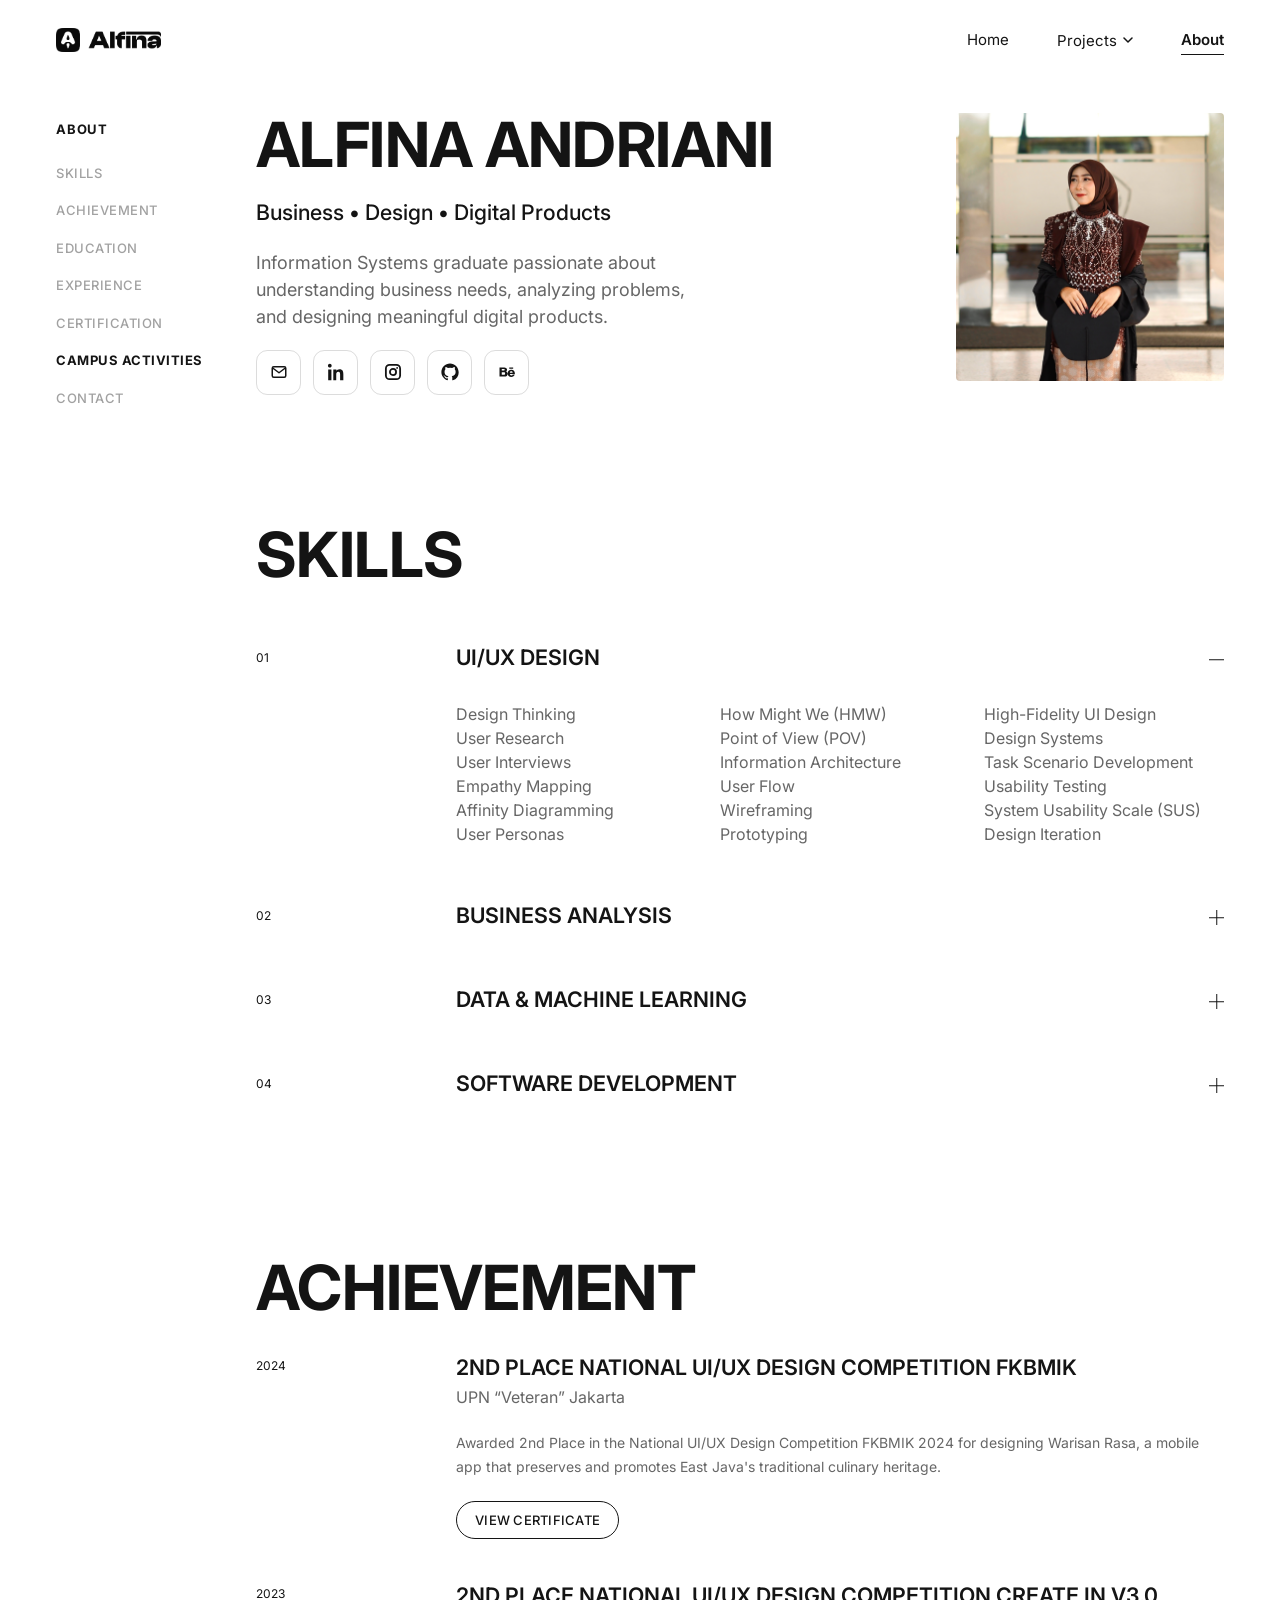
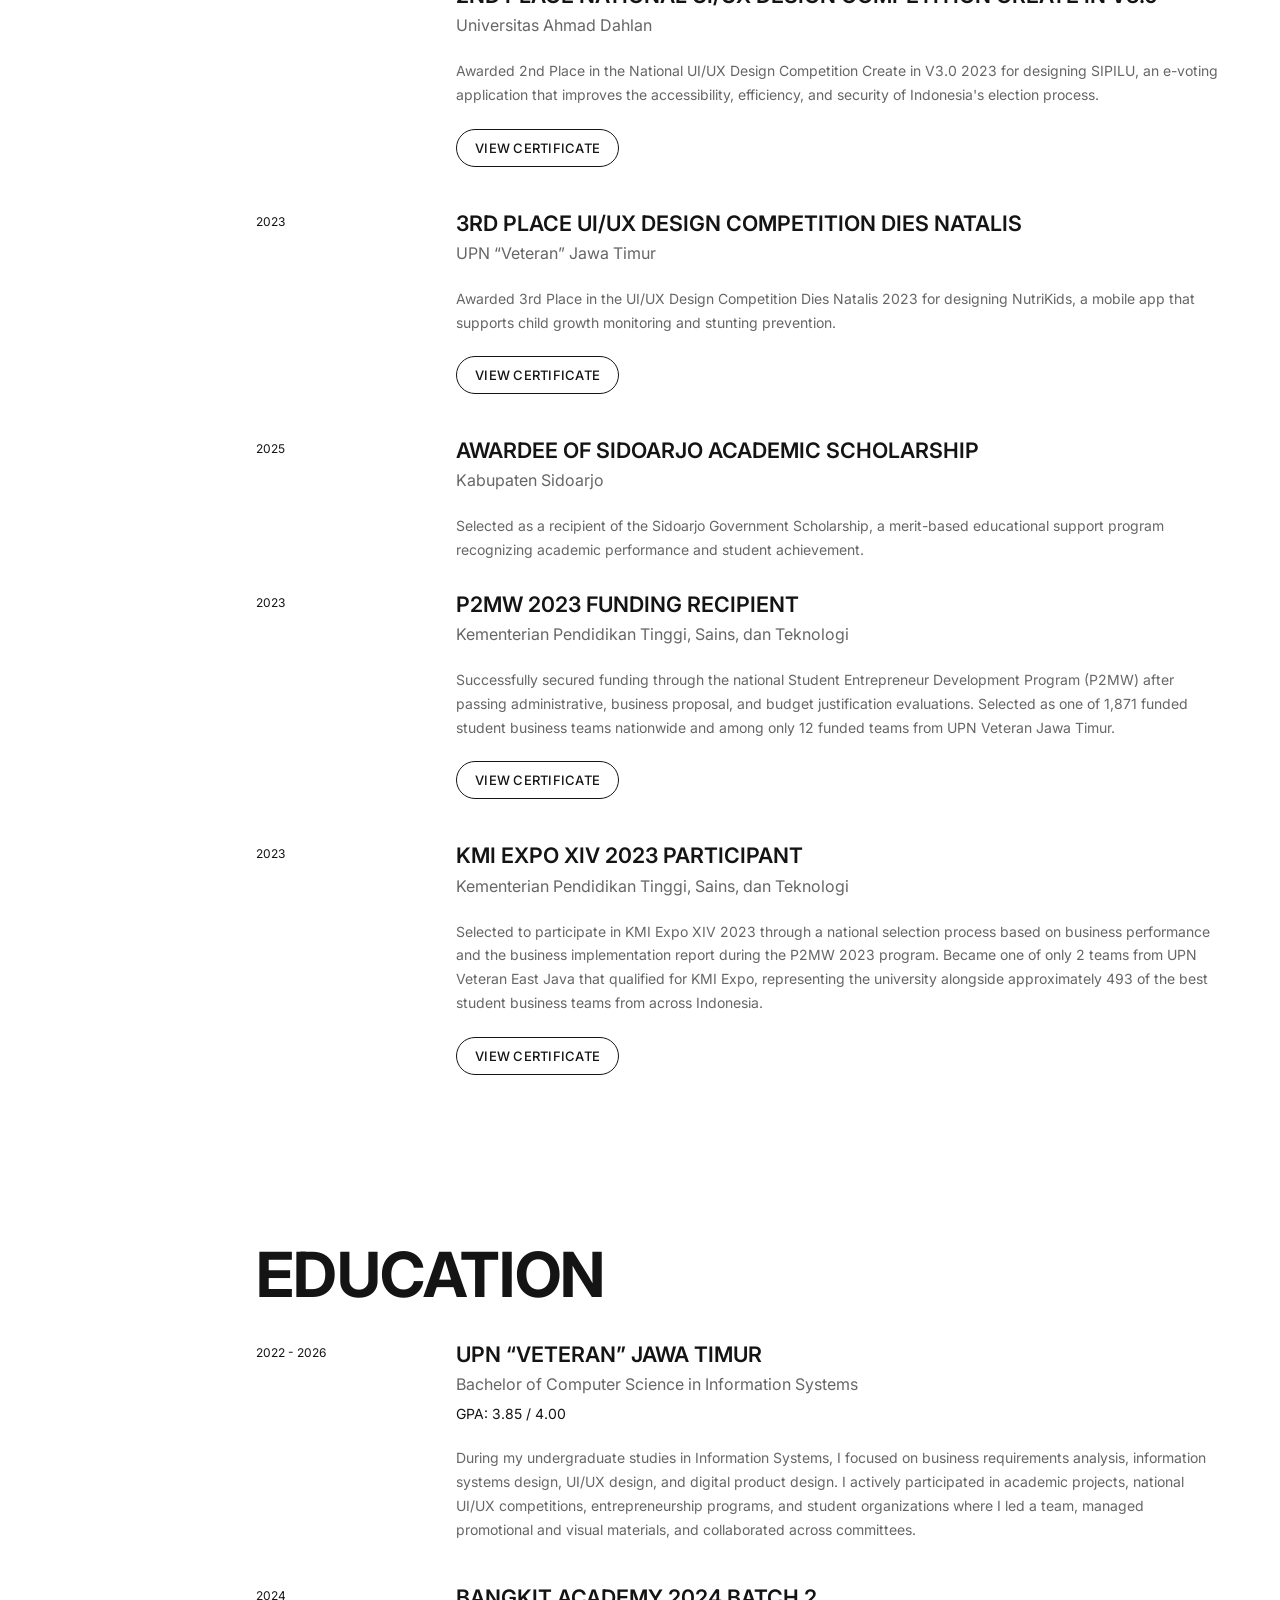
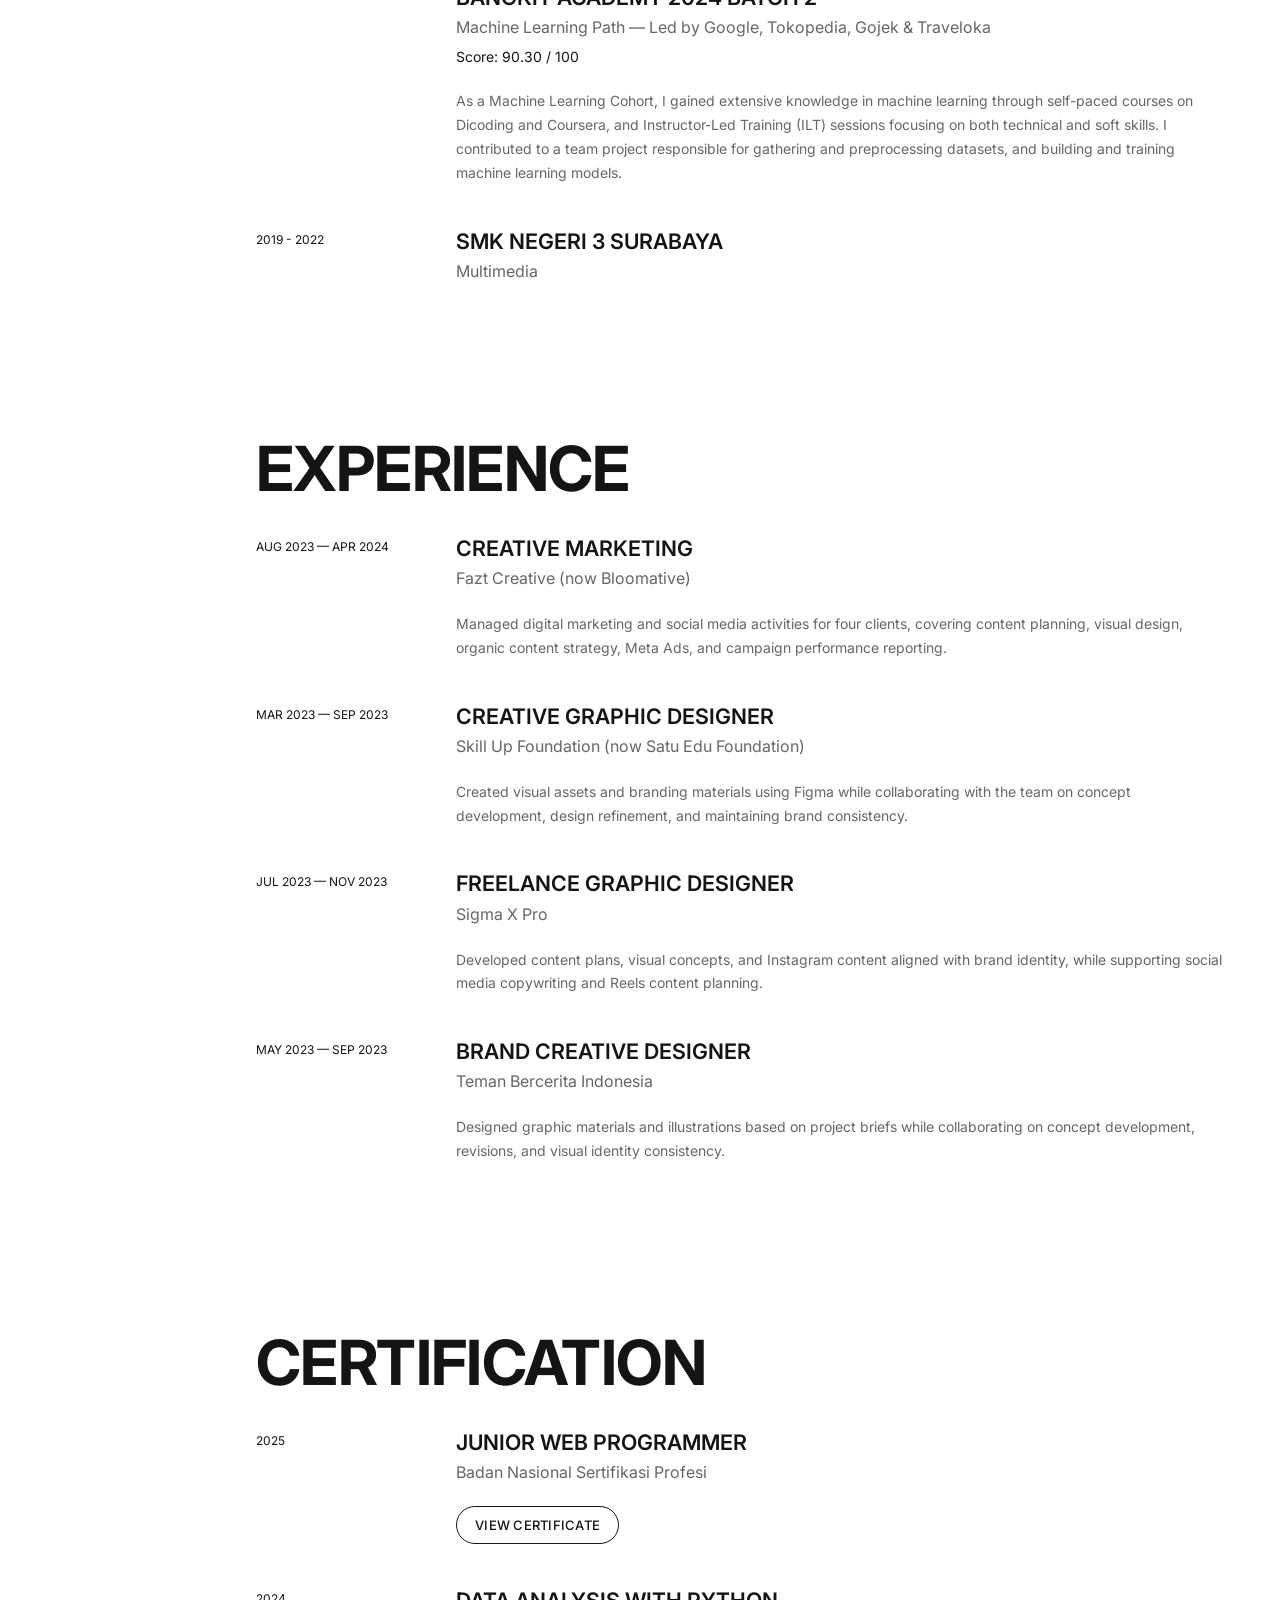
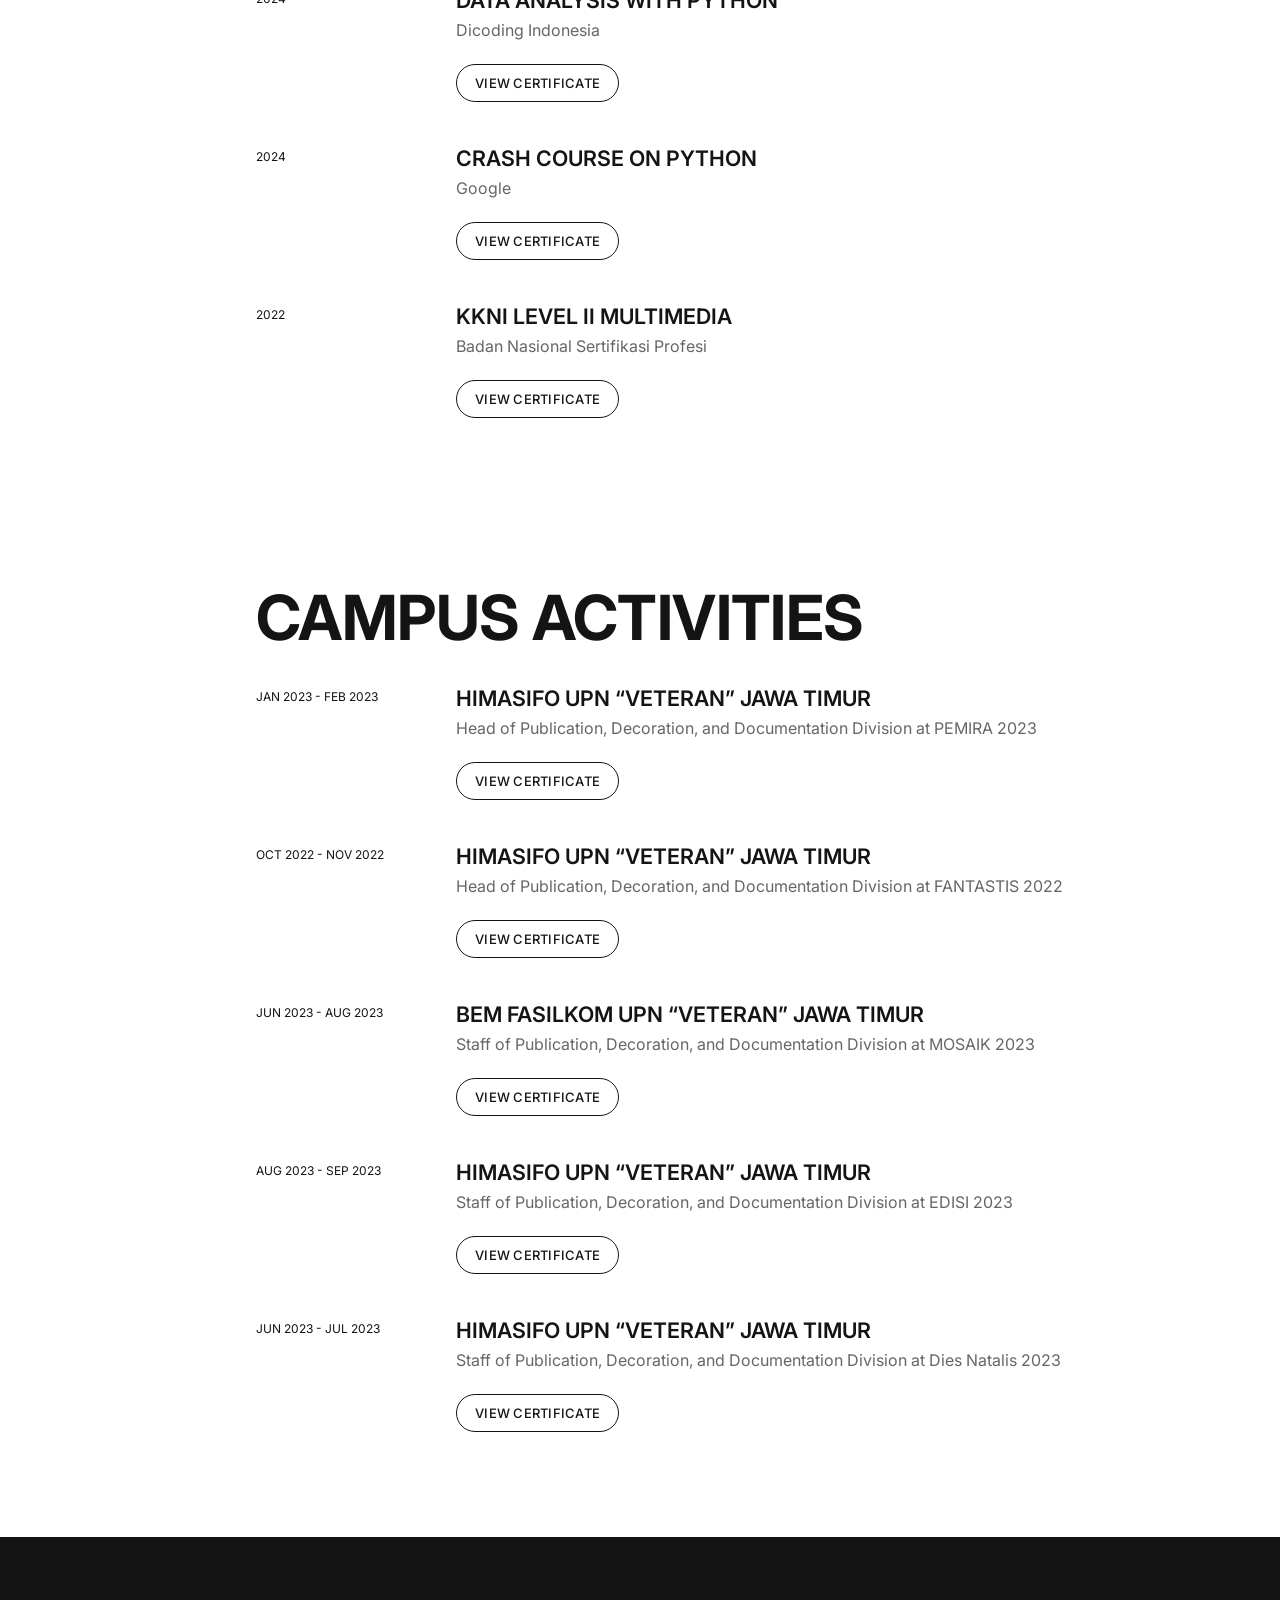
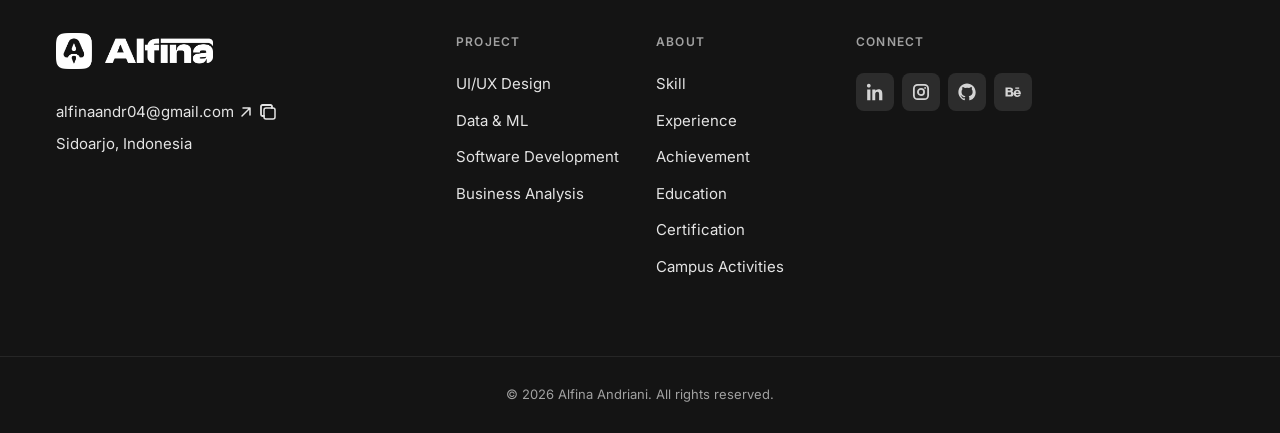
==== commit 52eb010a: "abt2" ====
--- a/about.html
+++ b/about.html
@@ -27,9 +27,9 @@
           <p class="page-sidebar__title">About</p>
           <nav class="page-sidebar__list">
             <a class="page-sidebar__link" href="#skills">Skills</a>
-            <a class="page-sidebar__link" href="#experience">Experience</a>
             <a class="page-sidebar__link" href="#achievement">Achievement</a>
             <a class="page-sidebar__link" href="#education">Education</a>
+            <a class="page-sidebar__link" href="#experience">Experience</a>
             <a class="page-sidebar__link" href="#certification"
               >Certification</a
             >
@@ -95,14 +95,6 @@
             <div id="skills-accordion"></div>
           </section>
 
-          <!-- EXPERIENCE -->
-          <section id="experience" class="section--tight">
-            <h2 class="section-title" style="margin-bottom: 32px">
-              EXPERIENCE
-            </h2>
-            <div id="experience-list"></div>
-          </section>
-
           <!-- ACHIEVEMENT -->
           <section id="achievement" class="section--tight">
             <h2 class="section-title" style="margin-bottom: 32px">
@@ -115,6 +107,14 @@
           <section id="education" class="section--tight">
             <h2 class="section-title" style="margin-bottom: 32px">EDUCATION</h2>
             <div id="education-list"></div>
+          </section>
+
+          <!-- EXPERIENCE -->
+          <section id="experience" class="section--tight">
+            <h2 class="section-title" style="margin-bottom: 32px">
+              EXPERIENCE
+            </h2>
+            <div id="experience-list"></div>
           </section>
 
           <!-- CERTIFICATION -->
